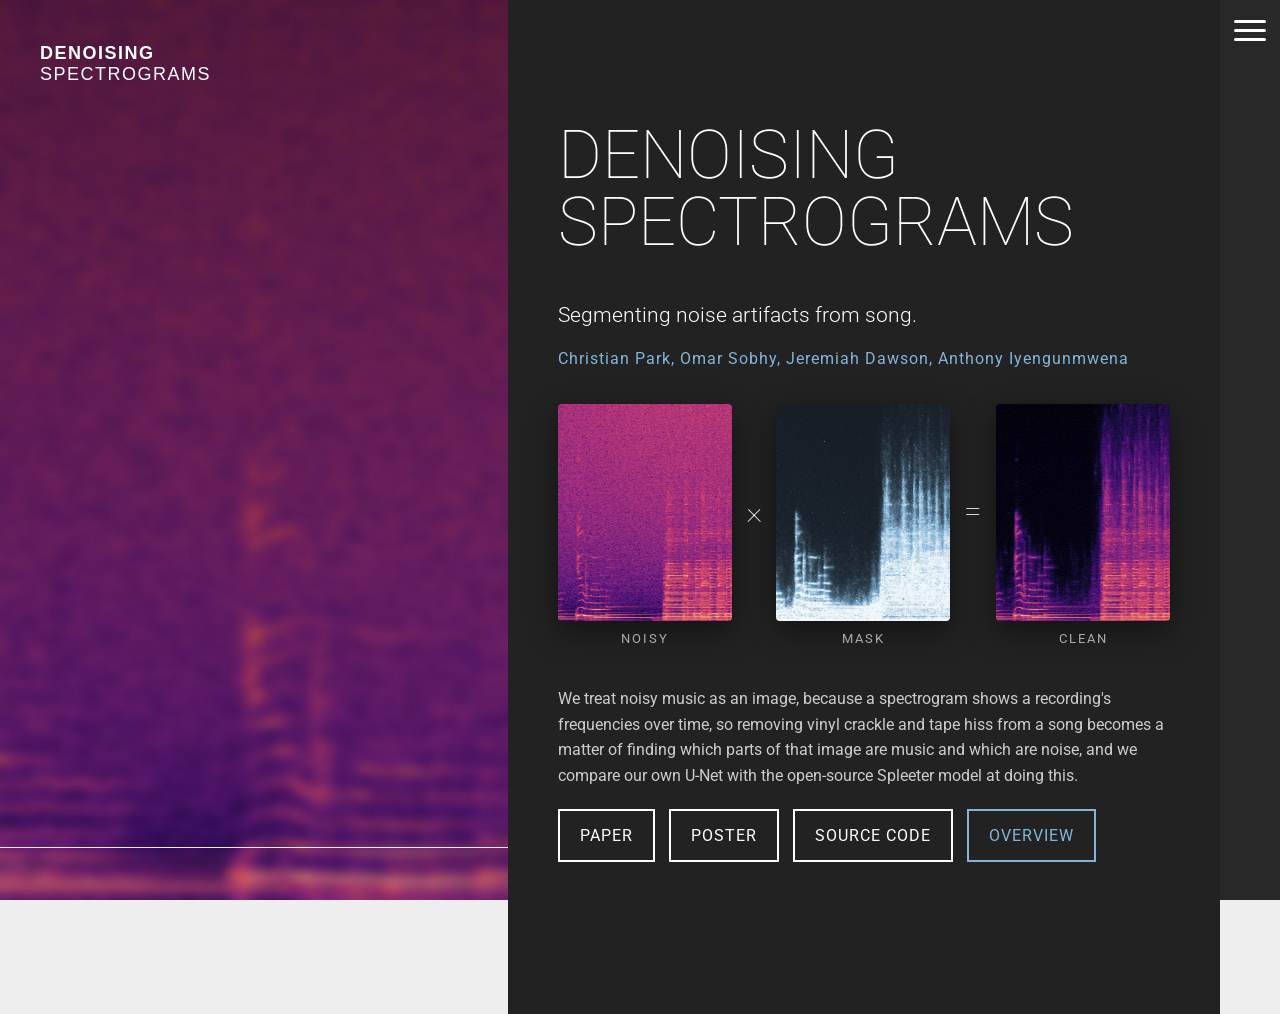
==== site/index.html @ e6dbef7a "trained both models, evaluation, figures" ====
<!DOCTYPE html>
<html lang="en-US">
   <head>
      <meta charset="UTF-8">
      <meta name="viewport" content="width=device-width, initial-scale=1.0" />
      <title>Home | Denoising Spectrograms</title>
      <link rel="stylesheet" href="css/components.css">
      <link rel="stylesheet" href="css/icons.css">
      <link rel="stylesheet" href="css/responsee.css">
      <link rel="stylesheet" href="owl-carousel/owl.carousel.css">
      <link rel="stylesheet" href="owl-carousel/owl.theme.css">
      <!-- CUSTOM STYLE -->
      <link rel="stylesheet" href="css/template-style.css">
      <link href='https://fonts.googleapis.com/css?family=Roboto:400,100,300,700&subset=latin,latin-ext' rel='stylesheet' type='text/css'>
      <script type="text/javascript" src="js/jquery-1.8.3.min.js"></script>
      <script type="text/javascript" src="js/jquery-ui.min.js"></script>
   </head>

   <body class="size-1280 slide-to-right">
      <a href="index.html"><img class="logo" src="img/logo.svg" alt="Denoising Spectrograms"></a>

      <nav class="slide-nav aside-nav">
        <ul>
           <li class="active-item"><a href="index.html">Home</a></li>
           <li><a href="overview.html">Overview</a></li>
        </ul>
      </nav>

      <div class="slide-content">
        <section id="right-content" class="s-12 m-10 l-8 xl-7 xxl-6 right">

              <div class="line">
                 <h1>Denoising Spectrograms</h1>
                 <p class="perex">Segmenting noise artifacts from song.</p>
                 <p class="team">Christian Park, Omar Sobhy, Jeremiah Dawson, Anthony Iyengunmwena</p>
                 <div class="equation">
                    <figure><img src="img/panel-noisy.jpg" alt="Noisy spectrogram"><figcaption>Noisy</figcaption></figure>
                    <span class="op">&times;</span>
                    <figure><img src="img/panel-mask.jpg" alt="Predicted music mask"><figcaption>Mask</figcaption></figure>
                    <span class="op">=</span>
                    <figure><img src="img/panel-clean.jpg" alt="Clean estimate"><figcaption>Clean</figcaption></figure>
                 </div>
                 <p>We treat noisy music as an image, because a spectrogram shows a recording's frequencies over time, so removing vinyl crackle and tape hiss from a song becomes a matter of finding which parts of that image are music and which are noise, and we compare our own U-Net with the open-source Spleeter model at doing this.</p>
                 <div class="home-buttons">
                    <!-- TODO: replace href="#" with the paper link -->
                    <a class="more-button" href="#" target="_blank">Paper</a>
                    <!-- TODO: replace href="#" with the poster PDF link -->
                    <a class="more-button" href="#" target="_blank">Poster</a>
                    <a class="more-button" href="https://github.com/chocomint-727/COMPS-26-Image-Segmentation" target="_blank">Source Code</a>
                    <a class="more-button blue-more-button" href="overview.html">Overview</a>
                 </div>
              </div>

        </section>
      </div>


      <!-- BACKGROUND CAROUSEL -->
           <div id="background-carousel">
              <div class="owl-carousel owl-theme">
                 <div class="item" style="background-image: url(img/bg-noisy.jpg)"></div>
                 <div class="item" style="background-image: url(img/bg-levels.jpg)"></div>
                 <div class="item" style="background-image: url(img/bg-clean.jpg)"></div>
              </div>
           </div>

      <script type="text/javascript" src="js/responsee.js"></script>
      <script type="text/javascript" src="owl-carousel/owl.carousel.js"></script>
      <script type="text/javascript">
        jQuery(document).ready(function($) {
          var owl = $('#background-carousel .owl-carousel');
          owl.owlCarousel({
            nav: false,
            dots: false,
            items: 1,
            loop: true,
            animateOut: 'fadeOut',
            autoplay: true,
            autoplayTimeout: 4000
          });
        })
      </script>
   </body>
</html>
---- site/css/components.css ----
/*
 * Components CSS - v7 - 2020-09-30
 * https://www.myresponsee.com
 * Copyright 2020, Vision Design - graphic zoo
 * Free to use under the MIT license.
 * 
 * Components CSS includes Tabs, Custom forms, Tooltips, Buttons, Timelines, Modals, Accordions
*/
/* Tabs */
.tab-item {
  background: none repeat scroll 0 0 #fff;
  display: none;
  padding: 1.25rem 0;
}
.tab-item.tab-active {
  display: block;
}
.tab-content > .tab-label {
  display: none;
}
.tab-nav > .tab-label {
  float:left;
}
a.tab-label, a.tab-label:link, a.tab-label:visited, a.tab-label:hover {
  background: none repeat scroll 0 0 #262626;
  color: #fff;
  margin-right: 1px;
  padding: 0.625rem 1.25rem;
  transition: background 0.20s linear 0s;
  -o-transition: background 0.20s linear 0s;
  -ms-transition: background 0.20s linear 0s;
  -moz-transition: background 0.20s linear 0s;
  -webkit-transition: background 0.20s linear 0s;
}
a.tab-label:hover,a.tab-label.active-btn {
  background: none repeat scroll 0 0 #999;
}
.tab-label.active-btn {
  cursor: default;
}
.tab-content {
  text-align: left;
}
@media screen and (max-width:768px) {    
  .tab-nav > .tab-label {
    margin: 0.5px 0;
    width: 100%;
  }
}
/* Custom forms */
form.customform input, form.customform select, form.customform textarea, form.customform button {
 font-size:0.9rem;
 font-family:inherit;
 margin-bottom:1.25rem;
} 
form.customform input, form.customform select {height: 2.7rem;}
form.customform input, form.customform textarea, form.customform select { 
 background: none repeat scroll 0 0 #F5F5F5;
 transition: background 0.20s linear 0s;
 -o-transition: background 0.20s linear 0s;
 -ms-transition: background 0.20s linear 0s;
 -moz-transition: background 0.20s linear 0s;
 -webkit-transition: background 0.20s linear 0s;
}
form.customform input:hover, form.customform textarea:hover, form.customform select:hover, form.customform input:focus, form.customform textarea:focus, form.customform select:focus {background: none repeat scroll 0 0 #fff;}
form.customform input, form.customform textarea, form.customform select {
 background: none repeat scroll 0 0 #F5F5F5;
 border: 1px solid #E0E0E0;
 padding: 0.625rem;
 width: 100%;
}
form.customform input[type="file"] {
 border: 1px solid #E0E0E0;
 height: auto;
 max-height: 2.7rem;
 min-height: 2.7rem;
 padding: 0.4rem;
 width: 100%;
}
form.customform input[type="radio"], form.customform input[type="checkbox"] {
 margin-right: 0.625rem;
 width:auto;
 padding:0;
 height:auto;
}
form.customform option {padding: 0.625rem;}
form.customform select[multiple="multiple"] {height: auto;}
form.customform button {
 width: 100%;
 background: none repeat scroll 0 0 #152732;
 border: 0 none;
 color: #fff;
 height: 2.7rem;
 padding: 0.625rem;
 cursor:pointer;
 width: 100%;
 transition: background 0.20s linear 0s;
 -o-transition: background 0.20s linear 0s;
 -ms-transition: background 0.20s linear 0s;
 -moz-transition: background 0.20s linear 0s;
 -webkit-transition: background 0.20s linear 0s;
}
/* Tooltip */
a.tooltip-container,.tooltip-container {
  border-bottom:1px dotted;
  border-bottom-color: color;
  cursor: help;
  font-weight: 600;
}
a .tooltip-content,.tooltip-content {
  background: #152732 none repeat scroll 0 0;
  color: #fff!important;
  border-radius: 3px;
  display: none;
  font-size: 0.8rem;
  font-weight: normal;
  line-height: 1.3rem;
  margin-top: -1.25rem;
  max-width: 300px;
  padding: 0.625rem;
  position: absolute;
  z-index: 10;
}
.tooltip-content::after {
  border-left: 9px solid transparent;
  border-right: 9px solid transparent;
  border-top: 7px solid #152732;
  bottom: -5px;
  clear: both;
  content: "";
  height: 0;
  left: 50%;
  margin-left: -5px;
  position: absolute;
  width: 0;
}
a.tooltip-content.tooltip-bottom,.tooltip-content.tooltip-bottom {
  margin-top: 1.25rem;
}
.tooltip-content.tooltip-bottom::after {
  border-left: 9px solid transparent;
  border-right: 9px solid transparent;
  border-top: 0;
  border-bottom: 7px solid #152732;
  top: -5px;
}
/* Buttons */
.button,a.button,a.button:link,a.button:active,a.button:visited {
  background: #777 none repeat scroll 0 0;
  border: 0;
  color: #fff;
  cursor: pointer;
  display: inline-block;
  font-size: 0.85rem;
  padding: 0.825rem 1rem;
  text-align: center;
  transition: all 0.20s linear 0s;
  -o-transition: all 0.20s linear 0s;
  -ms-transition: all 0.20s linear 0s;
  -moz-transition: all 0.20s linear 0s;
  -webkit-transition: all 0.20s linear 0s;
}
.button.rounded-btn {
  border-radius: 4px;
}
.button.rounded-full-btn {
  border-radius: 100px;
}
.button:hover {
  box-shadow: 0 0 10px 100px rgba(255,255,255,0.15) inset;
  color: #fff;
}
.button.secondary-btn,a.button.secondary-btn,a.button.secondary-btn:link,a.button.secondary-btn:active,a.button.secondary-btn:visited {
  background: #444 none repeat scroll 0 0;
}
.button.cancel-btn,a.button.cancel-btn,a.button.cancel-btn:link,a.button.cancel-btn:active,a.button.cancel-btn:visited {
  background: #dc003a none repeat scroll 0 0;
}
.button.submit-btn,a.button.submit-btn,a.button.submit-btn:link,a.button.submit-btn:active,a.button.submit-btn:visited {
  background: #b4bf04 none repeat scroll 0 0;
}
.button.reload-btn,a.button.reload-btn,a.button.reload-btn:link,a.button.reload-btn:active,a.button.reload-btn:visited {
  background: #ff9800 none repeat scroll 0 0;
}
.button.disabled-btn {
  cursor: not-allowed!important;
  opacity: 0.2;
}
.button i {
  background: rgba(0, 0, 0, 0.1) none repeat scroll 0 0;
  border-radius: 27px;
  color: #fff!important;
  display: inline-block;
  font-size: 0.8rem;
  height: 27px;
  line-height: 27px;
  margin-right: 5px;
  width: 27px;
  transition: all 0.20s linear 0s;
  -o-transition: all 0.20s linear 0s;
  -ms-transition: all 0.20s linear 0s;
  -moz-transition: all 0.20s linear 0s;
  -webkit-transition: all 0.20s linear 0s;
}
.button:hover > i {
  background: rgba(0, 0, 0, 0.06) none repeat scroll 0 0;
}
.grid .button {
  width: 100%;
}
/* Accordion */
.accordion-title { 
  font-size: 1.1rem;
  padding: 15px;
  cursor: pointer;
  transition: background 0.2s;
  margin: 5px 0;
  border-radius: 3px;
  font-size: 1.2rem;
  color: #152732;
  background: #eee;
}
.accordion-content {
  display: none;
  padding: 15px;
  border: 1px solid #eee;
}
.accordion-title::before {
  content: "\f005";
  font-family: "mfg";
  margin-right: 10px;
  font-size: 12px;
  width: 17px;
  height: 17px;
  line-height: 15px;
  text-align: center;
  border-radius: 17px;
  display: inline-block;
  color: #fff;
  position: relative;
  top: -1px;
  border: 2px solid #fff;
  transform: rotate(0deg);
  transition:all 0.2s ease-in-out;
  -moz-transition:all 0.2s ease-in-out;
  -webkit-transition:all 0.2s ease-in-out;
}
.active-accordion-section > .accordion-title::before {
  transform: rotate(180deg);
}
/* Modal */
.modal {
  display: none;
  margin-top: -100%;    
  background: #fff;
  padding: 20px;
  height: auto;
  position: absolute;
  z-index: 2;
  transition:all 0.3s ease-in-out;
  -moz-transition:all 0.3s ease-in-out;
  -webkit-transition:all 0.3s ease-in-out;
}
.modal.active-modal {
  margin-top: 0;
  width: 100%;
}
.modal-content {
  position: relative;
  width: 100%;
  max-width: 1140px;
  margin: 0 auto;
  clear: left;
  overflow-x: hidden;
  height: 100%;
  overflow-y: auto;
}
.modal-content::after {
  clear:both;
  content: ".";
  display:block;
  height:0;
  line-height:0;
  overflow:hidden;
  visibility:hidden;
}
.modal-wrap {
  background: rgba(0,0,0,0.6);
  position: fixed;
  top: 0;
  bottom: 0;
  left: 0;
  right: 0;
  padding: 20px;  
  z-index: 1000;
}
body.modal-active {
  overflow: hidden !important;
}
.modal-close-button, .modal-button  {
  cursor: pointer;
}
.modal-close {
  position: fixed;
  cursor: pointer;
  top: 0;
  bottom: 0;
  left: 0;
  right: 0;
  z-index: 1;
}
.modal-close-icon i {
  color: #ccc;
  font-size: 17px;
}
.modal-close-icon {
  position: absolute;
  right: 10px;
  top: 6px;
  cursor: pointer;
}
/* Timeline */
.timeline-container {
  width: 100%;
  margin: 0 auto;
  position: relative;
  padding: 20px 0;
}
.timeline-container::before {
  content: '';
  position: absolute;
  top: 0;
  left: 18px;
  height: 100%;
  width: 4px;
  background: #eeeeee;
}
@media only screen and (min-width: 1170px) {
  .timeline-container::before {
    left: 50%;
    margin-left: -2px;
  }
}
.timeline-block {
  position: relative;
  margin: 2rem 0;
  clear: both;
}
.timeline-block:after {
  clear:both;
  content: ".";
  display:block;
  height:0;
  line-height:0;
  overflow:hidden;
  visibility:hidden;
}
.timeline-block:first-child {
  margin-top: 0;
}
.timeline-block:last-child {
  margin-bottom: 0;
}
@media only screen and (min-width: 1170px) {
  .timeline-block {
    margin: 4em 0;
  }
  .timeline-block:first-child {
    margin-top: 0;
  }
  .timeline-block:last-child {
    margin-bottom: 0;
  }
}
.timeline-icon {
  background: #B4BF04;	
  position: absolute;
  top: 0;
  left: 0;
  width: 40px;
  height: 40px;
  border-radius: 50%;
  line-height: 40px;
  text-align: center;
}
.timeline-icon i {
  color: #fff;
  font-size: 1rem;
}
@media only screen and (min-width: 1141px) {
  .timeline-icon {
    width: 60px;
    height: 60px;
    left: 50%;
    margin-left: -30px;
    line-height: 60px;
  }
  .timeline-icon i {
    font-size: 2rem;
  }
}
.timeline-content {
  position: relative;
  margin-left: 60px;
  background: #f5f5f5;
  border-radius: 0.25rem;
  padding: 1em;
  text-align: left;
}
.timeline-content:after {
  content: "";
  display: table;
  clear: both;
}
.timeline-content .timeline-date {
  display: inline-block;
  float: left;
  font-size: 1.5rem;
  color: #333;
}
.timeline-content::before {
  content: '';
  position: absolute;
  top: 16px;
  right: 100%;
  height: 0;
  width: 0;
  border: 11px solid transparent;
  border-right: 11px solid #f5f5f5;
}
.timeline-icon img {
  top: 0px;
  min-height: 100%;
  min-width: 100%;
  width: auto;
}
.timeline-icon {
  overflow: hidden;
}
@media only screen and (min-width: 1141px) {
  .timeline-content {
    margin-left: 0;
    padding: 15px;
    width: 45%;
    text-align: right;
  }
  .timeline-content .timeline-date {
    position: absolute;
    width: 100%;
    left: 121%;
    top: 0;
    text-align: left;
  }
  .timeline-content::before {
    left: 100%;
    border-left: 11px solid #f5f5f5;
    border-right: 0;
  }
  .timeline-block:nth-child(even) .timeline-content {
    float: right;
    text-align: left;
  }
  .timeline-block:nth-child(even) .timeline-content::before {
    top: 24px;
    left: auto;
    right: 100%;
    border-color: transparent;   
    border-right: 11px solid #f5f5f5;
  }
  .timeline-block:nth-child(even) .timeline-content .timeline-date {
    left: auto;
    right: 121%;
    text-align: right;
  } 
}
---- site/css/icons.css ----
/* Icon font - MFG labs */
@font-face {
  font-family: 'mfg';
    src: url('../font/mfglabsiconset-webfont.eot');
    src: url('../font/mfglabsiconset-webfont.svg#mfg_labs_iconsetregular') format('svg'),
   		   url('../font/mfglabsiconset-webfont.eot?#iefix') format('embedded-opentype'),
         url('../font/mfglabsiconset-webfont.woff') format('woff'),
         url('../font/mfglabsiconset-webfont.ttf') format('truetype');
    font-weight: normal;
    font-style: normal;
}

.icon-cloud,
.icon-at,
.icon-plus,
.icon-minus,
.icon-arrow_up,
.icon-arrow_down,
.icon-arrow_right,
.icon-arrow_left,
.icon-chevron_down,
.icon-chevron_up,
.icon-chevron_right,
.icon-chevron_left,
.icon-reorder,
.icon-list,
.icon-reorder_square,
.icon-reorder_square_line,
.icon-coverflow,
.icon-coverflow_line,
.icon-pause,
.icon-play,
.icon-step_forward,
.icon-step_backward,
.icon-fast_forward,
.icon-fast_backward,
.icon-cloud_upload,
.icon-cloud_download,
.icon-data_science,
.icon-data_science_black,
.icon-globe,
.icon-globe_black,
.icon-math_ico,
.icon-math,
.icon-math_black,
.icon-paperplane_ico,
.icon-paperplane,
.icon-paperplane_black,
.icon-color_balance,
.icon-star,
.icon-star_half,
.icon-star_empty,
.icon-star_half_empty,
.icon-reload,
.icon-heart,
.icon-heart_broken,
.icon-hashtag,
.icon-reply,
.icon-retweet,
.icon-signin,
.icon-signout,
.icon-download,
.icon-upload,
.icon-placepin,
.icon-display_screen,
.icon-tablet,
.icon-smartphone,
.icon-connected_object,
.icon-lock,
.icon-unlock,
.icon-camera,
.icon-isight,
.icon-video_camera,
.icon-random,
.icon-message,
.icon-discussion,
.icon-calendar,
.icon-ringbell,
.icon-movie,
.icon-mail,
.icon-pen,
.icon-settings,
.icon-measure,
.icon-vector,
.icon-vector_pen,
.icon-mute_on,
.icon-mute_off,
.icon-home,
.icon-sheet,
.icon-arrow_big_right,
.icon-arrow_big_left,
.icon-arrow_big_down,
.icon-arrow_big_up,
.icon-dribbble_circle,
.icon-dribbble,
.icon-facebook_circle,
.icon-facebook,
.icon-git_circle_alt,
.icon-git_circle,
.icon-git,
.icon-octopus,
.icon-twitter_circle,
.icon-twitter,
.icon-google_plus_circle,
.icon-google_plus,
.icon-linked_in_circle,
.icon-linked_in,
.icon-instagram,
.icon-instagram_circle,
.icon-mfg_icon,
.icon-xing,
.icon-xing_circle,
.icon-mfg_icon_circle,
.icon-user,
.icon-user_male,
.icon-user_female,
.icon-users,
.icon-file_open,
.icon-file_close,
.icon-file_alt,
.icon-file_close_alt,
.icon-attachment,
.icon-check,
.icon-cross_mark,
.icon-cancel_circle,
.icon-check_circle,
.icon-magnifying,
.icon-inbox,
.icon-clock,
.icon-stopwatch,
.icon-hourglass,
.icon-trophy,
.icon-unlock_alt,
.icon-lock_alt,
.icon-arrow_doubled_right,
.icon-arrow_doubled_left,
.icon-arrow_doubled_down,
.icon-arrow_doubled_up,
.icon-link,
.icon-warning,
.icon-warning_alt,
.icon-magnifying_plus,
.icon-magnifying_minus,
.icon-white_question,
.icon-black_question,
.icon-stop,
.icon-share,
.icon-eye,
.icon-trash_can,
.icon-hard_drive,
.icon-information_black,
.icon-information_white,
.icon-printer,
.icon-letter,
.icon-soundcloud,
.icon-soundcloud_circle,
.icon-anchor,
.icon-female_sign,
.icon-male_sign,
.icon-joystick,
.icon-high_voltage,
.icon-fire,
.icon-newspaper,
.icon-chart,
.icon-spread,
.icon-spinner_1,
.icon-spinner_2,
.icon-chart_alt,
.icon-label,
.icon-brush,
.icon-refresh,
.icon-node,
.icon-node_2,
.icon-node_3,
.icon-link_2_nodes,
.icon-link_3_nodes,
.icon-link_loop_nodes,
.icon-node_size,
.icon-node_color,
.icon-layout_directed,
.icon-layout_radial,
.icon-layout_hierarchical,
.icon-node_link_direction,
.icon-node_link_short_path,
.icon-node_cluster,
.icon-display_graph,
.icon-node_link_weight,
.icon-more_node_links,
.icon-node_shape,
.icon-node_icon,
.icon-node_text,
.icon-node_link_text,
.icon-node_link_color,
.icon-node_link_shape,
.icon-credit_card,
.icon-disconnect,
.icon-graph,
.icon-new_user {
  font-family: 'mfg';
  font-style: normal;
  font-variant: normal;
  font-weight: normal;
  color:#e3e3e3;
  speak: none; 
  text-transform: none;
  /* Better Font Rendering =========== */
  -webkit-font-smoothing: antialiased;
  -moz-osx-font-smoothing: grayscale;
}
.icon2x {font-size: 2rem;}
.icon3x {font-size: 3rem;}

.icon-cloud:before { content: "\2601"; }
.icon-at:before { content: "\0040"; }
.icon-plus:before { content: "\002B"; }
.icon-minus:before { content: "\2212"; }
.icon-arrow_up:before { content: "\2191"; }
.icon-arrow_down:before { content: "\2193"; }
.icon-arrow_right:before { content: "\2192"; }
.icon-arrow_left:before { content: "\2190"; }
.icon-chevron_down:before { content: "\f004"; }
.icon-chevron_up:before { content: "\f005"; }
.icon-chevron_right:before { content: "\f006"; }
.icon-chevron_left:before { content: "\f007"; }
.icon-reorder:before { content: "\f008"; }
.icon-list:before { content: "\f009"; }
.icon-reorder_square:before { content: "\f00a"; }
.icon-reorder_square_line:before { content: "\f00b"; }
.icon-coverflow:before { content: "\f00c"; }
.icon-coverflow_line:before { content: "\f00d"; }
.icon-pause:before { content: "\f00e"; }
.icon-play:before { content: "\f00f"; }
.icon-step_forward:before { content: "\f010"; }
.icon-step_backward:before { content: "\f011"; }
.icon-fast_forward:before { content: "\f012"; }
.icon-fast_backward:before { content: "\f013"; }
.icon-cloud_upload:before { content: "\f014"; }
.icon-cloud_download:before { content: "\f015"; }
.icon-data_science:before { content: "\f016"; }
.icon-data_science_black:before { content: "\f017"; }
.icon-globe:before { content: "\f018"; }
.icon-globe_black:before { content: "\f019"; }
.icon-math_ico:before { content: "\f01a"; }
.icon-math:before { content: "\f01b"; }
.icon-math_black:before { content: "\f01c"; }
.icon-paperplane_ico:before { content: "\f01d"; }
.icon-paperplane:before { content: "\f01e"; }
.icon-paperplane_black:before { content: "\f01f"; }
.icon-color_balance:before { content: "\f020"; }
.icon-star:before { content: "\2605"; }
.icon-star_half:before { content: "\f022"; }
.icon-star_empty:before { content: "\2606"; }
.icon-star_half_empty:before { content: "\f024"; }
.icon-reload:before { content: "\f025"; }
.icon-heart:before { content: "\2665"; }
.icon-heart_broken:before { content: "\f028"; }
.icon-hashtag:before { content: "\f029"; }
.icon-reply:before { content: "\f02a"; }
.icon-retweet:before { content: "\f02b"; }
.icon-signin:before { content: "\f02c"; }
.icon-signout:before { content: "\f02d"; }
.icon-download:before { content: "\f02e"; }
.icon-upload:before { content: "\f02f"; }
.icon-placepin:before { content: "\f031"; }
.icon-display_screen:before { content: "\f032"; }
.icon-tablet:before { content: "\f033"; }
.icon-smartphone:before { content: "\f034"; }
.icon-connected_object:before { content: "\f035"; }
.icon-lock:before { content: "\F512"; }
.icon-unlock:before { content: "\F513"; }
.icon-camera:before { content: "\F4F7"; }
.icon-isight:before { content: "\f039"; }
.icon-video_camera:before { content: "\f03a"; }
.icon-random:before { content: "\f03b"; }
.icon-message:before { content: "\F4AC"; }
.icon-discussion:before { content: "\f03d"; }
.icon-calendar:before { content: "\F4C5"; }
.icon-ringbell:before { content: "\f03f"; }
.icon-movie:before { content: "\f040"; }
.icon-mail:before { content: "\2709"; }
.icon-pen:before { content: "\270F"; }
.icon-settings:before { content: "\9881"; }
.icon-measure:before { content: "\f044"; }
.icon-vector:before { content: "\f045"; }
.icon-vector_pen:before { content: "\2712"; }
.icon-mute_on:before { content: "\f047"; }
.icon-mute_off:before { content: "\f048"; }
.icon-home:before { content: "\2302"; }
.icon-sheet:before { content: "\f04a"; }
.icon-arrow_big_right:before { content: "\21C9"; }
.icon-arrow_big_left:before { content: "\21C7"; }
.icon-arrow_big_down:before { content: "\21CA"; }
.icon-arrow_big_up:before { content: "\21C8"; }
.icon-dribbble_circle:before { content: "\f04f"; }
.icon-dribbble:before { content: "\f050"; }
.icon-facebook_circle:before { content: "\f051"; }
.icon-facebook:before { content: "\f052"; }
.icon-git_circle_alt:before { content: "\f053"; }
.icon-git_circle:before { content: "\f054"; }
.icon-git:before { content: "\f055"; }
.icon-octopus:before { content: "\f056"; }
.icon-twitter_circle:before { content: "\f057"; }
.icon-twitter:before { content: "\f058"; }
.icon-google_plus_circle:before { content: "\f059"; }
.icon-google_plus:before { content: "\f05a"; }
.icon-linked_in_circle:before { content: "\f05b"; }
.icon-linked_in:before { content: "\f05c"; }
.icon-instagram:before { content: "\f05d"; }
.icon-instagram_circle:before { content: "\f05e"; }
.icon-mfg_icon:before { content: "\f05f"; }
.icon-xing:before { content: "\F532"; }
.icon-xing_circle:before { content: "\F533"; }
.icon-mfg_icon_circle:before { content: "\f060"; }
.icon-user:before { content: "\f061"; }
.icon-user_male:before { content: "\f062"; }
.icon-user_female:before { content: "\f063"; }
.icon-users:before { content: "\f064"; }
.icon-file_open:before { content: "\F4C2"; }
.icon-file_close:before { content: "\f067"; }
.icon-file_alt:before { content: "\f068"; }
.icon-file_close_alt:before { content: "\f069"; }
.icon-attachment:before { content: "\f06a"; }
.icon-check:before { content: "\2713"; }
.icon-cross_mark:before { content: "\274C"; }
.icon-cancel_circle:before { content: "\F06E"; }
.icon-check_circle:before { content: "\f06d"; }
.icon-magnifying:before { content: "\F50D"; }
.icon-inbox:before { content: "\f070"; }
.icon-clock:before { content: "\23F2"; }
.icon-stopwatch:before { content: "\23F1"; }
.icon-hourglass:before { content: "\231B"; }
.icon-trophy:before { content: "\f074"; }
.icon-unlock_alt:before { content: "\F075"; }
.icon-lock_alt:before { content: "\F510"; }
.icon-arrow_doubled_right:before { content: "\21D2"; }
.icon-arrow_doubled_left:before { content: "\21D0"; }
.icon-arrow_doubled_down:before { content: "\21D3"; }
.icon-arrow_doubled_up:before { content: "\21D1"; }
.icon-link:before { content: "\f07B"; }
.icon-warning:before { content: "\2757"; }
.icon-warning_alt:before { content: "\2755"; }
.icon-magnifying_plus:before { content: "\f07E"; }
.icon-magnifying_minus:before { content: "\f07F"; }
.icon-white_question:before { content: "\2754"; }
.icon-black_question:before { content: "\2753"; }
.icon-stop:before { content: "\f080"; }
.icon-share:before { content: "\f081"; }
.icon-eye:before { content: "\f082"; }
.icon-trash_can:before { content: "\f083"; }
.icon-hard_drive:before { content: "\f084"; }
.icon-information_black:before { content: "\f085"; }
.icon-information_white:before { content: "\f086"; }
.icon-printer:before { content: "\f087"; }
.icon-letter:before { content: "\f088"; }
.icon-soundcloud:before { content: "\f089"; }
.icon-soundcloud_circle:before { content: "\f08A"; }
.icon-anchor:before { content: "\2693"; }
.icon-female_sign:before { content: "\2640"; }
.icon-male_sign:before { content: "\2642"; }
.icon-joystick:before { content: "\F514"; }
.icon-high_voltage:before { content: "\26A1"; }
.icon-fire:before { content: "\F525"; }
.icon-newspaper:before { content: "\F4F0"; }
.icon-chart:before { content: "\F526"; }
.icon-spread:before { content: "\F527"; }
.icon-spinner_1:before { content: "\F528"; }
.icon-spinner_2:before { content: "\F529"; }
.icon-chart_alt:before { content: "\F530"; }
.icon-label:before { content: "\F531"; }
.icon-brush:before { content: "\E000"; }
.icon-refresh:before { content: "\E001"; }
.icon-node:before { content: "\E002"; }
.icon-node_2:before { content: "\E003"; }
.icon-node_3:before { content: "\E004"; }
.icon-link_2_nodes:before { content: "\E005"; }
.icon-link_3_nodes:before { content: "\E006"; }
.icon-link_loop_nodes:before { content: "\E007"; }
.icon-node_size:before { content: "\E008"; }
.icon-node_color:before { content: "\E009"; }
.icon-layout_directed:before { content: "\E010"; }
.icon-layout_radial:before { content: "\E011"; }
.icon-layout_hierarchical:before { content: "\E012"; }
.icon-node_link_direction:before { content: "\E013"; }
.icon-node_link_short_path:before { content: "\E014"; }
.icon-node_cluster:before { content: "\E015"; }
.icon-display_graph:before { content: "\E016"; }
.icon-node_link_weight:before { content: "\E017"; }
.icon-more_node_links:before { content: "\E018"; }
.icon-node_shape:before { content: "\E00A"; }
.icon-node_icon:before { content: "\E00B"; }
.icon-node_text:before { content: "\E00C"; }
.icon-node_link_text:before { content: "\E00D"; }
.icon-node_link_color:before { content: "\E00E"; }
.icon-node_link_shape:before { content: "\E00F"; }
.icon-credit_card:before { content: "\F4B3"; }
.icon-disconnect:before { content: "\F534"; }
.icon-graph:before { content: "\F535"; }
.icon-new_user:before { content: "\F536"; }


/* Icon font - Simple Line Icons */
@font-face {
  font-family: 'sli';
  src: url('../font/Simple-Line-Icons.eot?v=2.2.2');
  src: url('../font/Simple-Line-Icons.eot?v=2.2.2#iefix') format('embedded-opentype'), url('../font/Simple-Line-Icons.ttf?v=2.2.2') format('truetype'), url('../font/Simple-Line-Icons.woff2?v=2.2.2') format('woff2'), url('../font/Simple-Line-Icons.woff?v=2.2.2') format('woff'), url('../font/Simple-Line-Icons.svg?v=2.2.2#simple-line-icons') format('svg');
  font-weight: normal;
  font-style: normal;
}

.icon-sli-user,
.icon-sli-people,
.icon-sli-user-female,
.icon-sli-user-follow,
.icon-sli-user-following,
.icon-sli-user-unfollow,
.icon-sli-login,
.icon-sli-logout,
.icon-sli-emotsmile,
.icon-sli-phone,
.icon-sli-call-end,
.icon-sli-call-in,
.icon-sli-call-out,
.icon-sli-map,
.icon-sli-location-pin,
.icon-sli-direction,
.icon-sli-directions,
.icon-sli-compass,
.icon-sli-layers,
.icon-sli-menu,
.icon-sli-list,
.icon-sli-options-vertical,
.icon-sli-options,
.icon-sli-arrow-down,
.icon-sli-arrow-left,
.icon-sli-arrow-right,
.icon-sli-arrow-up,
.icon-sli-arrow-up-circle,
.icon-sli-arrow-left-circle,
.icon-sli-arrow-right-circle,
.icon-sli-arrow-down-circle,
.icon-sli-check,
.icon-sli-clock,
.icon-sli-plus,
.icon-sli-minus,
.icon-sli-close,
.icon-sli-organization,
.icon-sli-trophy,
.icon-sli-screen-smartphone,
.icon-sli-screen-desktop,
.icon-sli-plane,
.icon-sli-notebook,
.icon-sli-mustache,
.icon-sli-mouse,
.icon-sli-magnet,
.icon-sli-energy,
.icon-sli-disc,
.icon-sli-cursor,
.icon-sli-cursor-move,
.icon-sli-crop,
.icon-sli-chemistry,
.icon-sli-speedometer,
.icon-sli-shield,
.icon-sli-screen-tablet,
.icon-sli-magic-wand,
.icon-sli-hourglass,
.icon-sli-graduation,
.icon-sli-ghost,
.icon-sli-game-controller,
.icon-sli-fire,
.icon-sli-eyeglass,
.icon-sli-envelope-open,
.icon-sli-envelope-letter,
.icon-sli-bell,
.icon-sli-badge,
.icon-sli-anchor,
.icon-sli-wallet,
.icon-sli-vector,
.icon-sli-speech,
.icon-sli-puzzle,
.icon-sli-printer,
.icon-sli-present,
.icon-sli-playlist,
.icon-sli-pin,
.icon-sli-picture,
.icon-sli-handbag,
.icon-sli-globe-alt,
.icon-sli-globe,
.icon-sli-folder-alt,
.icon-sli-folder,
.icon-sli-film,
.icon-sli-feed,
.icon-sli-drop,
.icon-sli-drawer,
.icon-sli-docs,
.icon-sli-doc,
.icon-sli-diamond,
.icon-sli-cup,
.icon-sli-calculator,
.icon-sli-bubbles,
.icon-sli-briefcase,
.icon-sli-book-open,
.icon-sli-basket-loaded,
.icon-sli-basket,
.icon-sli-bag,
.icon-sli-action-undo,
.icon-sli-action-redo,
.icon-sli-wrench,
.icon-sli-umbrella,
.icon-sli-trash,
.icon-sli-tag,
.icon-sli-support,
.icon-sli-frame,
.icon-sli-size-fullscreen,
.icon-sli-size-actual,
.icon-sli-shuffle,
.icon-sli-share-alt,
.icon-sli-share,
.icon-sli-rocket,
.icon-sli-question,
.icon-sli-pie-chart,
.icon-sli-pencil,
.icon-sli-note,
.icon-sli-loop,
.icon-sli-home,
.icon-sli-grid,
.icon-sli-graph,
.icon-sli-microphone,
.icon-sli-music-tone-alt,
.icon-sli-music-tone,
.icon-sli-earphones-alt,
.icon-sli-earphones,
.icon-sli-equalizer,
.icon-sli-like,
.icon-sli-dislike,
.icon-sli-control-start,
.icon-sli-control-rewind,
.icon-sli-control-play,
.icon-sli-control-pause,
.icon-sli-control-forward,
.icon-sli-control-end,
.icon-sli-volume-1,
.icon-sli-volume-2,
.icon-sli-volume-off,
.icon-sli-calendar,
.icon-sli-bulb,
.icon-sli-chart,
.icon-sli-ban,
.icon-sli-bubble,
.icon-sli-camrecorder,
.icon-sli-camera,
.icon-sli-cloud-download,
.icon-sli-cloud-upload,
.icon-sli-envelope,
.icon-sli-eye,
.icon-sli-flag,
.icon-sli-heart,
.icon-sli-info,
.icon-sli-key,
.icon-sli-link,
.icon-sli-lock,
.icon-sli-lock-open,
.icon-sli-magnifier,
.icon-sli-magnifier-add,
.icon-sli-magnifier-remove,
.icon-sli-paper-clip,
.icon-sli-paper-plane,
.icon-sli-power,
.icon-sli-refresh,
.icon-sli-reload,
.icon-sli-settings,
.icon-sli-star,
.icon-sli-symbol-female,
.icon-sli-symbol-male,
.icon-sli-target,
.icon-sli-credit-card,
.icon-sli-paypal,
.icon-sli-social-tumblr,
.icon-sli-social-twitter,
.icon-sli-social-facebook,
.icon-sli-social-instagram,
.icon-sli-social-linkedin,
.icon-sli-social-pinterest,
.icon-sli-social-github,
.icon-sli-social-google,
.icon-sli-social-reddit,
.icon-sli-social-skype,
.icon-sli-social-dribbble,
.icon-sli-social-behance,
.icon-sli-social-foursqare,
.icon-sli-social-soundcloud,
.icon-sli-social-spotify,
.icon-sli-social-stumbleupon,
.icon-sli-social-youtube,
.icon-sli-social-dropbox {
  font-family: 'sli';
  font-style: normal;  
  font-variant: normal;
  font-weight: normal;
  color:#e3e3e3;
  speak: none;
  text-transform: none;
  /* Better Font Rendering =========== */
  -webkit-font-smoothing: antialiased;
  -moz-osx-font-smoothing: grayscale;
}
.icon-sli-user:before { content: "\e005"; }
.icon-sli-people:before { content: "\e001"; }
.icon-sli-user-female:before { content: "\e000"; }
.icon-sli-user-follow:before { content: "\e002"; }
.icon-sli-user-following:before { content: "\e003"; }
.icon-sli-user-unfollow:before { content: "\e004"; }
.icon-sli-login:before { content: "\e066"; }
.icon-sli-logout:before { content: "\e065"; }
.icon-sli-emotsmile:before { content: "\e021"; }
.icon-sli-phone:before { content: "\e600"; }
.icon-sli-call-end:before { content: "\e048"; }
.icon-sli-call-in:before { content: "\e047"; }
.icon-sli-call-out:before { content: "\e046"; }
.icon-sli-map:before { content: "\e033"; }
.icon-sli-location-pin:before { content: "\e096"; }
.icon-sli-direction:before { content: "\e042"; }
.icon-sli-directions:before { content: "\e041"; }
.icon-sli-compass:before { content: "\e045"; }
.icon-sli-layers:before { content: "\e034"; }
.icon-sli-menu:before { content: "\e601"; }
.icon-sli-list:before { content: "\e067"; }
.icon-sli-options-vertical:before { content: "\e602"; }
.icon-sli-options:before { content: "\e603"; }
.icon-sli-arrow-down:before { content: "\e604"; }
.icon-sli-arrow-left:before { content: "\e605"; }
.icon-sli-arrow-right:before { content: "\e606"; }
.icon-sli-arrow-up:before { content: "\e607"; }
.icon-sli-arrow-up-circle:before { content: "\e078"; }
.icon-sli-arrow-left-circle:before { content: "\e07a"; }
.icon-sli-arrow-right-circle:before { content: "\e079"; }
.icon-sli-arrow-down-circle:before { content: "\e07b"; }
.icon-sli-check:before { content: "\e080"; }
.icon-sli-clock:before { content: "\e081"; }
.icon-sli-plus:before { content: "\e095"; }
.icon-sli-minus:before { content: "\e615"; }
.icon-sli-close:before { content: "\e082"; }
.icon-sli-organization:before { content: "\e616"; }

.icon-sli-trophy:before { content: "\e006"; }
.icon-sli-screen-smartphone:before { content: "\e010"; }
.icon-sli-screen-desktop:before { content: "\e011"; }
.icon-sli-plane:before { content: "\e012"; }
.icon-sli-notebook:before { content: "\e013"; }
.icon-sli-mustache:before { content: "\e014"; }
.icon-sli-mouse:before { content: "\e015"; }
.icon-sli-magnet:before { content: "\e016"; }
.icon-sli-energy:before { content: "\e020"; }
.icon-sli-disc:before { content: "\e022"; }
.icon-sli-cursor:before { content: "\e06e"; }
.icon-sli-cursor-move:before { content: "\e023"; }
.icon-sli-crop:before { content: "\e024"; }
.icon-sli-chemistry:before { content: "\e026"; }
.icon-sli-speedometer:before { content: "\e007"; }
.icon-sli-shield:before { content: "\e00e"; }
.icon-sli-screen-tablet:before { content: "\e00f"; }
.icon-sli-magic-wand:before { content: "\e017"; }
.icon-sli-hourglass:before { content: "\e018"; }
.icon-sli-graduation:before { content: "\e019"; }
.icon-sli-ghost:before { content: "\e01a"; }
.icon-sli-game-controller:before { content: "\e01b"; }
.icon-sli-fire:before { content: "\e01c"; }
.icon-sli-eyeglass:before { content: "\e01d"; }
.icon-sli-envelope-open:before { content: "\e01e"; }
.icon-sli-envelope-letter:before { content: "\e01f"; }
.icon-sli-bell:before { content: "\e027"; }
.icon-sli-badge:before { content: "\e028"; }
.icon-sli-anchor:before { content: "\e029"; }
.icon-sli-wallet:before { content: "\e02a"; }
.icon-sli-vector:before { content: "\e02b"; }
.icon-sli-speech:before { content: "\e02c"; }
.icon-sli-puzzle:before { content: "\e02d"; }
.icon-sli-printer:before { content: "\e02e"; }
.icon-sli-present:before { content: "\e02f"; }
.icon-sli-playlist:before { content: "\e030"; }
.icon-sli-pin:before { content: "\e031"; }
.icon-sli-picture:before { content: "\e032"; }
.icon-sli-handbag:before { content: "\e035"; }
.icon-sli-globe-alt:before { content: "\e036"; }
.icon-sli-globe:before { content: "\e037"; }
.icon-sli-folder-alt:before { content: "\e039"; }
.icon-sli-folder:before { content: "\e089"; }
.icon-sli-film:before { content: "\e03a"; }
.icon-sli-feed:before { content: "\e03b"; }
.icon-sli-drop:before { content: "\e03e"; }
.icon-sli-drawer:before { content: "\e03f"; }
.icon-sli-docs:before { content: "\e040"; }
.icon-sli-doc:before { content: "\e085"; }
.icon-sli-diamond:before { content: "\e043"; }
.icon-sli-cup:before { content: "\e044"; }
.icon-sli-calculator:before { content: "\e049"; }
.icon-sli-bubbles:before { content: "\e04a"; }
.icon-sli-briefcase:before { content: "\e04b"; }
.icon-sli-book-open:before { content: "\e04c"; }
.icon-sli-basket-loaded:before { content: "\e04d"; }
.icon-sli-basket:before { content: "\e04e"; }
.icon-sli-bag:before { content: "\e04f"; }
.icon-sli-action-undo:before { content: "\e050"; }
.icon-sli-action-redo:before { content: "\e051"; }
.icon-sli-wrench:before { content: "\e052"; }
.icon-sli-umbrella:before { content: "\e053"; }
.icon-sli-trash:before { content: "\e054"; }
.icon-sli-tag:before { content: "\e055"; }
.icon-sli-support:before { content: "\e056"; }
.icon-sli-frame:before { content: "\e038"; }
.icon-sli-size-fullscreen:before { content: "\e057"; }
.icon-sli-size-actual:before { content: "\e058"; }
.icon-sli-shuffle:before { content: "\e059"; }
.icon-sli-share-alt:before { content: "\e05a"; }
.icon-sli-share:before { content: "\e05b"; }
.icon-sli-rocket:before { content: "\e05c"; }
.icon-sli-question:before { content: "\e05d"; }
.icon-sli-pie-chart:before { content: "\e05e"; }
.icon-sli-pencil:before { content: "\e05f"; }
.icon-sli-note:before { content: "\e060"; }
.icon-sli-loop:before { content: "\e064"; }
.icon-sli-home:before { content: "\e069"; }
.icon-sli-grid:before { content: "\e06a"; }
.icon-sli-graph:before { content: "\e06b"; }
.icon-sli-microphone:before { content: "\e063"; }
.icon-sli-music-tone-alt:before { content: "\e061"; }
.icon-sli-music-tone:before { content: "\e062"; }
.icon-sli-earphones-alt:before { content: "\e03c"; }
.icon-sli-earphones:before { content: "\e03d"; }
.icon-sli-equalizer:before { content: "\e06c"; }
.icon-sli-like:before { content: "\e068"; }
.icon-sli-dislike:before { content: "\e06d"; }
.icon-sli-control-start:before { content: "\e06f"; }
.icon-sli-control-rewind:before { content: "\e070"; }
.icon-sli-control-play:before { content: "\e071"; }
.icon-sli-control-pause:before { content: "\e072"; }
.icon-sli-control-forward:before { content: "\e073"; }
.icon-sli-control-end:before { content: "\e074"; }
.icon-sli-volume-1:before { content: "\e09f"; }
.icon-sli-volume-2:before { content: "\e0a0"; }
.icon-sli-volume-off:before { content: "\e0a1"; }
.icon-sli-calendar:before { content: "\e075"; }
.icon-sli-bulb:before { content: "\e076"; }
.icon-sli-chart:before { content: "\e077"; }
.icon-sli-ban:before { content: "\e07c"; }
.icon-sli-bubble:before { content: "\e07d"; }
.icon-sli-camrecorder:before { content: "\e07e"; }
.icon-sli-camera:before { content: "\e07f"; }
.icon-sli-cloud-download:before { content: "\e083"; }
.icon-sli-cloud-upload:before { content: "\e084"; }
.icon-sli-envelope:before { content: "\e086"; }
.icon-sli-eye:before { content: "\e087"; }
.icon-sli-flag:before { content: "\e088"; }
.icon-sli-heart:before { content: "\e08a"; }
.icon-sli-info:before { content: "\e08b"; }
.icon-sli-key:before { content: "\e08c"; }
.icon-sli-link:before { content: "\e08d"; }
.icon-sli-lock:before { content: "\e08e"; }
.icon-sli-lock-open:before { content: "\e08f"; }
.icon-sli-magnifier:before { content: "\e090"; }
.icon-sli-magnifier-add:before { content: "\e091"; }
.icon-sli-magnifier-remove:before { content: "\e092"; }
.icon-sli-paper-clip:before { content: "\e093"; }
.icon-sli-paper-plane:before { content: "\e094"; }
.icon-sli-power:before { content: "\e097"; }
.icon-sli-refresh:before { content: "\e098"; }
.icon-sli-reload:before { content: "\e099"; }
.icon-sli-settings:before { content: "\e09a"; }
.icon-sli-star:before { content: "\e09b"; }
.icon-sli-symbol-female:before { content: "\e09c"; }
.icon-sli-symbol-male:before { content: "\e09d"; }
.icon-sli-target:before { content: "\e09e"; }
.icon-sli-credit-card:before { content: "\e025"; }
.icon-sli-paypal:before { content: "\e608"; }
.icon-sli-social-tumblr:before { content: "\e00a"; }
.icon-sli-social-twitter:before { content: "\e009"; }
.icon-sli-social-facebook:before { content: "\e00b"; }
.icon-sli-social-instagram:before { content: "\e609"; }
.icon-sli-social-linkedin:before { content: "\e60a"; }
.icon-sli-social-pinterest:before { content: "\e60b"; }
.icon-sli-social-github:before { content: "\e60c"; }
.icon-sli-social-google:before { content: "\e60d"; }
.icon-sli-social-reddit:before { content: "\e60e"; }
.icon-sli-social-skype:before { content: "\e60f"; }
.icon-sli-social-dribbble:before { content: "\e00d"; }
.icon-sli-social-behance:before { content: "\e610"; }
.icon-sli-social-foursqare:before { content: "\e611"; }
.icon-sli-social-soundcloud:before { content: "\e612"; }
.icon-sli-social-spotify:before { content: "\e613"; }
.icon-sli-social-stumbleupon:before { content: "\e614"; }
.icon-sli-social-youtube:before { content: "\e008"; }
.icon-sli-social-dropbox:before { content: "\e00c"; }
---- site/css/responsee.css ----
/*
 * Responsee CSS - v7 - 2020-09-30
 * https://www.myresponsee.com
 * Copyright 2020, Vision Design - graphic zoo
 * Free to use under the MIT license.
*/
* {  
  -webkit-box-sizing:border-box;
  -moz-box-sizing:border-box;
  box-sizing:border-box;
  margin:0;	
}
body {
  background:none repeat scroll 0 0 #eeeeee;
  font-size:16px;
  font-family:"Open Sans",Arial,sans-serif;
  color:#444;
}
h1,h2,h3,h4,h5,h6 {
  color:#152732;
  font-weight: normal;
  line-height: 1.3;
  margin:0.5rem 0;  
}
h1 {font-size:2.7rem;}
h2 {font-size:2.2rem;}  
h3 {font-size:1.8rem;}  
h4 {font-size:1.4rem;}  
h5 {font-size:1.1rem;}  
h6 {font-size:0.9rem;}    
a, a:link, a:visited, a:hover, a:active {
  text-decoration:none;
  color:#9BB800;
  transition:color 0.20s linear 0s;
  -o-transition:color 0.20s linear 0s;
  -ms-transition:color 0.20s linear 0s;
  -moz-transition:color 0.20s linear 0s;
  -webkit-transition:color 0.20s linear 0s;
}  
a:hover {color:#B6C900;}
p,li,dl,blockquote,table,kbd {
  font-size: 0.85rem;
  line-height: 1.6;
}
b,strong {font-weight:700;}
.text-center {text-align:center!important;}
.text-right {text-align:right!important;}
img {
  border:0;
  display:block;
  height:auto;
  max-width:100%;
  width:auto;
}
.owl-item img, .full-img {
  max-width:none;
  width:100%;
}
.owl-nav div {font-family:"mfg";}
.grid .owl-carousel {
  width:100% !important;
}  
table {
  background:none repeat scroll 0 0 #fff;
  border:1px solid #f0f0f0;
  border-collapse:collapse;
  border-spacing:0;
  text-align:left;
  width:100%;
}
table tr td, table tr th {padding:0.625rem;}
table tfoot, table thead,table tr:nth-of-type(2n) {background:none repeat scroll 0 0 #f0f0f0;}
th,table tr:nth-of-type(2n) td {border-right:1px solid #fff;}
td {border-right:1px solid #f0f0f0;}
.size-960 .line,.size-1140 .line,.size-1280 .line,.size-1520 .line {
  margin:0 auto;
  padding:0 0.625rem;
}
.grid {
  display:grid;
  grid-template-columns:repeat(12, 1fr);
  width:100%;
  margin:0 auto;
} 
hr {
  border: 0;
  border-top: 1px solid #e5e5e5;
  clear:both;  
  height:0; 
  margin:2.5rem auto;
}
li {padding:0;}
ul,ol {padding-left:1.25rem;}
blockquote {
  border:2px solid #f0f0f0;
  padding:1.25rem;
}
cite {
  color:#999;
  display:block;
  font-size:0.8rem;
}
cite:before {content:"— ";}
dl dt {font-weight:700;}
dl dd {margin-bottom:0.625rem;}
dl dd:last-child {margin-bottom:0;}
abbr {cursor:help;}
abbr[title] {border-bottom:1px dotted;}
kbd {
  background: #152732 none repeat scroll 0 0;
  color: #fff;
  padding: 0.125rem 0.3125rem;
}
code, kbd, pre, samp {font-family: Menlo,Monaco,Consolas,"Courier New",monospace;}
mark {
  background: #F3F8A9 none repeat scroll 0 0;
  padding: 0.125rem 0.3125rem;
}
.size-960 .line,.size-960 .grid {max-width:59.75rem;}
.size-1140 .line,.size-1140 .grid {max-width:71rem;}
.size-1280 .line,.size-1280 .grid {max-width:80rem;}
.size-1520 .line,.size-1520 .grid {max-width:95rem;}
.grid.full {
  max-width:100%!important;
  padding: 0;
}
.vertical-center {display: inline-grid!important;}
.vertical-center * {
    align-items: center;
    display: flex!important;
}
.text-center .vertical-center * {justify-content: center;}

.size-960.align-content-left .line,.size-1140.align-content-left .line,.size-1280.align-content-left .line,.size-1520.align-content-left .line {margin-left:0;}
form {line-height:1.4;}
nav {
  display:block;
  width:100%;
  background:#152732;
}
.line::after, nav::after, .center::after, .box::after, .margin::after, .margin2x::after, .grid.full::after {
  clear:both;
  content: ".";
  display:block;
  height:0;
  line-height:0;
  overflow:hidden;
  visibility:hidden;
}
.grid.margin::after, .grid.margin2x::after {
  content: "";
  display:none;
}
.nav-text:after,.nav-text:before,.nav-text span {
  background-color:#fff;
  border-radius:3px;
  content:'';
  display:block;
  height:3px;
  margin:6px auto;
  width: 30px;
  transition:all 0.2s ease-in-out;
  -moz-transition:all 0.2s ease-in-out;
  -webkit-transition:all 0.2s ease-in-out;
}
.show-menu .nav-text:before {
  transform:translateY(9px) rotate(135deg);
  -moz-transform:translateY(9px) rotate(135deg);
  -webkit-transform:translateY(9px) rotate(135deg);
}
.show-menu .nav-text:after {
  transform:translateY(-9px) rotate(-135deg);
  -moz-transform:translateY(-9px) rotate(-135deg);
  -webkit-transform:translateY(-9px) rotate(-135deg);
}
.show-menu .nav-text span {
  transform:scale(0);
  -moz-transform:scale(0);
  -webkit-transform:scale(0);  
}
.top-nav ul {padding:0;}
.top-nav ul ul {
  position:absolute;
  background:#152732;
}
.top-nav li {
  float:left;
  list-style:none outside none;
  cursor:pointer;
}
.top-nav li a {
  color:#fff; 
  display:block;
  font-size:1rem;
  padding:1.25rem; 
}
.top-nav li ul li a {
  background:none repeat scroll 0 0 #152732;
  min-width:100%;
  padding:0.625rem;
}
.top-nav li a:hover, .aside-nav li a:hover {background:#2b4c61;}
.top-nav li ul {display:none;}
.top-nav li ul li,.top-nav li ul li ul li {
  float:none;
  list-style:none outside none;
  min-width:100%;
  padding:0;
}
.count-number {
  background: rgba(153, 153, 153, 0.25) none repeat scroll 0 0;
  border-radius: 10rem;
  color: #fff;
  display: inline-block;
  font-size: 0.7rem;
  height: 1.3rem;
  line-height: 1.3rem; 
  margin: 0 0 -0.3125rem 0.3125rem;
  text-align: center;
  width: 1.3rem;
}
ul.chevron .count-number {display:none;}
ul.chevron .submenu > a:after, ul.chevron .sub-submenu > a:after,ul.chevron .aside-submenu > a:after, ul.chevron .aside-sub-submenu > a:after {
  content:"\f004";
  display:inline-block;
  font-family:"mfg";
  font-size:0.7rem;
  margin:0 0.625rem;
}
.top-nav .active-item a {background:#2b4c61;}
.aside-nav > ul > li.active-item > a:link,.aside-nav > ul > li.active-item > a:visited {
  background:#2b4c61;
  color:#fff;
}
@media screen and (min-width:769px) {
  .aside-nav .count-number {
	  margin-left:-1.25rem;	
	  float:right;	
  }
  .top-nav li:hover > ul {
	  display:block;
	  z-index:10;
  }  
  .top-nav li:hover > ul ul {
    left:100%;
    margin:-2.5rem 0;
    width:100%;
  } 
}
.nav-text,.aside-nav-text {display:none;}
.aside-nav a,.aside-nav a:link,.aside-nav a:visited,.aside-nav li > ul,.top-nav a,.top-nav a:link,.top-nav a:visited {
  transition:background 0.20s linear 0s;
  -o-transition:background 0.20s linear 0s;
  -ms-transition:background 0.20s linear 0s;
  -moz-transition:background 0.20s linear 0s;
  -webkit-transition:background 0.20s linear 0s;
}
.aside-nav ul {
  background:#e8e8e8; 
  padding:0;
}
.aside-nav li {
  list-style:none outside none;
  cursor:pointer;
}
.aside-nav li a,.aside-nav li a:link,.aside-nav li a:visited {
  color:#444;
  display:block;
  font-size:1rem;
  padding:1.25rem;
}
.aside-nav > ul > li:last-child a {border-bottom:0 none;}
.aside-nav li > ul {
  height:0;
  display:block;
  position:relative;
  background:#f4f4f4;
  border-left:solid 1px #f2f2f2;
  border-right:solid 1px #f2f2f2;
  overflow:hidden;
}
.aside-nav li ul ul {
  border:0;
  background:#fff;
}
.aside-nav ul ul a {padding:0.625rem 1.25rem;}
.aside-nav li a:link, .aside-nav li a:visited {color:#333;}
.aside-nav li li a:hover, .aside-nav li li.active-item > a, .aside-nav li li.aside-sub-submenu li a:hover {
  color:#fff;
  background:#2b4c61;
}
.aside-nav > ul > li > a:hover {color:#fff;}
.aside-nav li li a:link, .aside-nav li li a:visited {background:none;}
.aside-nav .show-aside-ul, .aside-nav .active-aside-item {height:auto;} 
nav.breadcrumb-nav {
  background:#fff;
  margin:0.625rem 0;
}
nav.breadcrumb-nav ul {
  list-style:none;
  padding:0;
}
nav.breadcrumb-nav ul li {float:left;}
nav.breadcrumb-nav ul li a:hover {text-decoration:underline;}
.breadcrumb-nav i {color:#B6C900;}
nav.breadcrumb-nav ul li:after {
  content:"/";
  margin:0 9px;
  color:#c8c7c7;
}
nav.breadcrumb-nav ul li:last-child:after {content:"";}
.slide-content, .slide-nav {
  transition:all 0.10s linear 0s;
  -o-transition:all 0.10s linear 0s;
  -ms-transition:all 0.10s linear 0s;
  -moz-transition:all 0.10s linear 0s;
  -webkit-transition:all 0.10s linear 0s;
}
.slide-content {
  float:left;
  width:calc(100% - 60px);  
}
.aside-nav.slide-nav {
  background:#1c3849;
  bottom:0; 
  right:0;
  top:0;
  margin-right:-180px;     
  overflow-y:auto;
  padding-top:0.625rem;
  position:fixed;
  width:240px;
  z-index:2;
}
.aside-nav.slide-nav > ul {
  background:#1c3849;
  opacity:0;
  transition:all 0.20s linear 0s;
  -o-transition:all 0.20s linear 0s;
  -ms-transition:all 0.20s linear 0s;
  -moz-transition:all 0.20s linear 0s;
  -webkit-transition:all 0.20s linear 0s;
}
.aside-nav.slide-nav li a, .aside-nav.slide-nav li a:link, .aside-nav.slide-nav li a:visited {
  color:#fff;
  display:block;
  font-size:0.9rem;
  padding:0.625rem 1.25rem;
  border-bottom:0;
}
.aside-nav.slide-nav li a:hover {
  background:#152732!important;
  color:#fff!important;
}
.aside-nav.slide-nav li > ul {
  background:#2b4c61;
  border-left:0;
  border-right:0;
}
.aside-nav.slide-nav li > ul ul {
  background:#456274;
  border-left:0;
  border-right:0;
}
.slide-nav-button {
  background:#152732;
  cursor:pointer;
  position:fixed;
  top:0;
  right:0;
  bottom:0;
  width:60px;
  z-index:3;
}
.active-slide-nav .slide-content {margin-left:-240px;}
.active-slide-nav .slide-nav {margin-right:60px;}
.slide-to-left .slide-content {float:right;}
.slide-to-left .slide-nav {
  left:0;
  margin-right:0; 
  margin-left:-180px;    
}
.slide-to-left .slide-nav-button {left:0;}
.slide-to-left.active-slide-nav .slide-content {
  margin-right:-240px;
  margin-left:0;
}
.slide-to-left.active-slide-nav .slide-nav {
  margin-right:0;
  margin-left:60px;
}
.active-slide-nav .slide-nav ul {opacity:1;}
.nav-icon {
  padding:0.9rem;
  width:100%;
}
.nav-icon:after,.nav-icon:before,.nav-icon div {
  background-color:#fff;
  border-radius:3px;
  content:"";
  display:block;
  height:3px;
  margin:6px 0;
  transition:all 0.2s ease-in-out;
  -moz-transition:all 0.2s ease-in-out;
  -webkit-transition:all 0.2s ease-in-out;
}
.active-slide-nav .nav-icon:before {
  transform:translateY(9px) rotate(135deg);
  -moz-transform:translateY(9px) rotate(135deg);
  -webkit-transform:translateY(9px) rotate(135deg);
}
.active-slide-nav .nav-icon:after {
  transform:translateY(-9px) rotate(-135deg);
  -moz-transform:translateY(-9px) rotate(-135deg);
  -webkit-transform:translateY(-9px) rotate(-135deg);
}
.active-slide-nav .nav-icon div {
  transform:scale(0);
  -moz-transform:scale(0);
  -webkit-transform:scale(0);  
}
.active-slide-nav {overflow-x:hidden;} 
.padding {
  display:list-item;
  list-style:none outside none;
  padding:0.625rem;
}
.margin,.margin2x {display: block;}
.margin {margin:0 -0.625rem;}
.margin2x {margin:0 -1.25rem;}
.grid.margin {
  display: grid;
  grid-column-gap:20px;
  margin:0 auto;	
}
.grid.margin2x {
  display: grid;
  grid-column-gap:40px;
  margin:0 auto;	
}
.line {clear:left;}
.line .line {padding:0;}
.hide-xxl {display:none!important;}
.box {
  background:none repeat scroll 0 0 #fff;
  display:block;
  padding:1.25rem;
  width:100%;
}
.margin-bottom {margin-bottom:1.25rem!important;}
.margin-bottom2x {margin-bottom:2.5rem!important;}
.s-1,.s-2,.s-five,.s-3,.s-4,.s-5,.s-6,.s-7,.s-8,.s-9,.s-10,.s-11,.s-12,.m-1,.m-2,.m-five,.m-3,.m-4,.m-5,.m-6,.m-7,.m-8,.m-9,.m-10,.m-11,.m-12,.l-1,.l-2,.l-five,.l-3,.l-4,.l-5,.l-6,.l-7,.l-8,.l-9,.l-10,.l-11,.l-12,.xl-1,.xl-2,.xl-five,.xl-3,.xl-4,.xl-5,.xl-6,.xl-7,.xl-8,.xl-9,.xl-10,.xl-11,.xl-12,.xxl-1,.xxl-2,.xxl-five,.xxl-3,.xxl-4,.xxl-5,.xxl-6,.xxl-7,.xxl-8,.xxl-9,.xxl-10,.xxl-11,.xxl-12 {
  float:left;
  position:static;
}
.xxl-offset-1 {margin-left:8.3333%;}
.xxl-offset-2 {margin-left:16.6666%;}
.xxl-offset-five {margin-left:20%;}
.xxl-offset-3 {margin-left:25%;}
.xxl-offset-4 {margin-left:33.3333%;}
.xxl-offset-5 {margin-left:41.6666%;}
.xxl-offset-6 {margin-left:50%;}
.xxl-offset-7 {margin-left:58.3333%;}
.xxl-offset-8 {margin-left:66.6666%;}
.xxl-offset-9 {margin-left:75%;}
.xxl-offset-10 {margin-left:83.3333%;}
.xxl-offset-11 {margin-left:91.6666%;}
.xxl-offset-12 {margin-left:100%;}
.xxl-order-1 {order:-1;}
.xxl-order-2 {order:2;}
.xxl-order-3 {order:3;}
.xxl-order-4 {order:4;}
.xxl-order-5 {order:5;}
.xxl-order-6 {order:6;}
.xxl-order-7 {order:7;}
.xxl-order-8 {order:8;}
.xxl-order-9 {order:9;}
.xxl-order-10 {order:10;}
.xxl-order-11 {order:11;}
.xxl-order-12 {order:12;} 
.xxl-order-last {order:99999999;} 
.line .margin > .s-1,.line .margin > .s-2,.line .margin > .s-five,.line .margin > .s-3,.line .margin > .s-4,.line .margin > .s-5,.line .margin > .s-6,.line .margin > .s-7,.line .margin > .s-8,.line .margin > .s-9,.line .margin > .s-10,.line .margin > .s-11,.line .margin > .s-12,
.line .margin > .m-1,.line .margin > .m-2,.line .margin > .m-five,.line .margin > .m-3,.line .margin > .m-4,.line .margin > .m-5,.line .margin > .m-6,.line .margin > .m-7,.line .margin > .m-8,.line .margin > .m-9,.line .margin > .m-10,.line .margin > .m-11,.line .margin > .m-12,
.line .margin > .l-1,.line .margin > .l-2,.line .margin > .l-five,.line .margin > .l-3,.line .margin > .l-4,.line .margin > .l-5,.line .margin > .l-6,.line .margin > .l-7,.line .margin > .l-8,.line .margin > .l-9,.line .margin > .l-10,.line .margin > .l-11,.line .margin > .l-12,
.line .margin > .xl-1,.line .margin > .xl-2,.line .margin > .xl-five,.line .margin > .xl-3,.line .margin > .xl-4,.line .margin > .xl-5,.line .margin > .xl-6,.line .margin > .xl-7,.line .margin > .xl-8,.line .margin > .xl-9,.line .margin > .xl-10,.line .margin > .xl-11,.line .margin > .xl-12,
.line .margin > .xxl-1,.line .margin > .xxl-2,.line .margin > .xxl-five,.line .margin > .xxl-3,.line .margin > .xxl-4,.line .margin > .xxl-5,.line .margin > .xxl-6,.line .margin > .xxl-7,.line .margin > .xxl-8,.line .margin > .xxl-9,.line .margin > .xxl-10,.line .margin > .xxl-11,.line .margin > .xxl-12 {padding:0 0.625rem;}
.line .margin2x > .s-1,.line .margin2x > .s-2,.line .margin2x > .s-five,.line .margin2x > .s-3,.line .margin2x > .s-4,.line .margin2x > .s-5,.line .margin2x > .s-6,.line .margin2x > .s-7,.line .margin2x > .s-8,.line .margin2x > .s-9,.line .margin2x > .s-10,.line .margin2x > .s-11,.line .margin2x > .s-12,
.line .margin2x > .m-1,.line .margin2x > .m-2,.line .margin2x > .m-five,.line .margin2x > .m-3,.line .margin2x > .m-4,.line .margin2x > .m-5,.line .margin2x > .m-6,.line .margin2x > .m-7,.line .margin2x > .m-8,.line .margin2x > .m-9,.line .margin2x > .m-10,.line .margin2x > .m-11,.line .margin2x > .m-12,
.line .margin2x > .l-1,.line .margin2x > .l-2,.line .margin2x > .l-five,.line .margin2x > .l-3,.line .margin2x > .l-4,.line .margin2x > .l-5,.line .margin2x > .l-6,.line .margin2x > .l-7,.line .margin2x > .l-8,.line .margin2x > .l-9,.line .margin2x > .l-10,.line .margin2x > .l-11,.line .margin2x > .l-12,
.line .margin2x > .xl-1,.line .margin2x > .xl-2,.line .margin2x > .xl-five,.line .margin2x > .xl-3,.line .margin2x > .xl-4,.line .margin2x > .xl-5,.line .margin2x > .xl-6,.line .margin2x > .xl-7,.line .margin2x > .xl-8,.line .margin2x > .xl-9,.line .margin2x > .xl-10,.line .margin2x > .xl-11,.line .margin2x > .xl-12,
.line .margin2x > .xxl-1,.line .margin2x > .xxl-2,.line .margin2x > .xxl-five,.line .margin2x > .xxl-3,.line .margin2x > .xxl-4,.line .margin2x > .xxl-5,.line .margin2x > .xxl-6,.line .margin2x > .xxl-7,.line .margin2x > .xxl-8,.line .margin2x > .xxl-9,.line .margin2x > .xxl-10,.line .margin2x > .xxl-11,.line .margin2x > .xxl-12 {padding:0 1.25rem;}
.line-full-width .margin > .s-1,.line-full-width .margin > .s-2,.line-full-width .margin > .s-five,.line-full-width .margin > .s-3,.line-full-width .margin > .s-4,.line-full-width .margin > .s-5,.line-full-width .margin > .s-6,.line-full-width .margin > .s-7,.line-full-width .margin > .s-8,.line-full-width .margin > .s-9,.line-full-width .margin > .s-10,.line-full-width .margin > .s-11,.line-full-width .margin > .s-12,
.line-full-width .margin > .m-1,.line-full-width .margin > .m-2,.line-full-width .margin > .m-five,.line-full-width .margin > .m-3,.line-full-width .margin > .m-4,.line-full-width .margin > .m-5,.line-full-width .margin > .m-6,.line-full-width .margin > .m-7,.line-full-width .margin > .m-8,.line-full-width .margin > .m-9,.line-full-width .margin > .m-10,.line-full-width .margin > .m-11,.line-full-width .margin > .m-12,
.line-full-width .margin > .l-1,.line-full-width .margin > .l-2,.line-full-width .margin > .l-five,.line-full-width .margin > .l-3,.line-full-width .margin > .l-4,.line-full-width .margin > .l-5,.line-full-width .margin > .l-6,.line-full-width .margin > .l-7,.line-full-width .margin > .l-8,.line-full-width .margin > .l-9,.line-full-width .margin > .l-10,.line-full-width .margin > .l-11,.line-full-width .margin > .l-12,
.line-full-width .margin > .xl-1,.line-full-width .margin > .xl-2,.line-full-width .margin > .xl-five,.line-full-width .margin > .xl-3,.line-full-width .margin > .xl-4,.line-full-width .margin > .xl-5,.line-full-width .margin > .xl-6,.line-full-width .margin > .xl-7,.line-full-width .margin > .xl-8,.line-full-width .margin > .xl-9,.line-full-width .margin > .xl-10,.line-full-width .margin > .xl-11,.line-full-width .margin > .xl-12,
.line-full-width .margin > .xxl-1,.line-full-width .margin > .xxl-2,.line-full-width .margin > .xxl-five,.line-full-width .margin > .xxl-3,.line-full-width .margin > .xxl-4,.line-full-width .margin > .xxl-5,.line-full-width .margin > .xxl-6,.line-full-width .margin > .xxl-7,.line-full-width .margin > .xxl-8,.line-full-width .margin > .xxl-9,.line-full-width .margin > .xxl-10,.line-full-width .margin > .xxl-11,.line-full-width .margin > .xxl-12 {padding:0 0.625rem;}
.line-full-width .margin2x > .s-1,.line-full-width .margin2x > .s-2,.line-full-width .margin2x > .s-five,.line-full-width .margin2x > .s-3,.line-full-width .margin2x > .s-4,.line-full-width .margin2x > .s-5,.line-full-width .margin2x > .s-6,.line-full-width .margin2x > .s-7,.line-full-width .margin2x > .s-8,.line-full-width .margin2x > .s-9,.line-full-width .margin2x > .s-10,.line-full-width .margin2x > .s-11,.line-full-width .margin2x > .s-12,
.line-full-width .margin2x > .m-1,.line-full-width .margin2x > .m-2,.line-full-width .margin2x > .m-five,.line-full-width .margin2x > .m-3,.line-full-width .margin2x > .m-4,.line-full-width .margin2x > .m-5,.line-full-width .margin2x > .m-6,.line-full-width .margin2x > .m-7,.line-full-width .margin2x > .m-8,.line-full-width .margin2x > .m-9,.line-full-width .margin2x > .m-10,.line-full-width .margin2x > .m-11,.line-full-width .margin2x > .m-12,
.line-full-width .margin2x > .l-1,.line-full-width .margin2x > .l-2,.line-full-width .margin2x > .l-five,.line-full-width .margin2x > .l-3,.line-full-width .margin2x > .l-4,.line-full-width .margin2x > .l-5,.line-full-width .margin2x > .l-6,.line-full-width .margin2x > .l-7,.line-full-width .margin2x > .l-8,.line-full-width .margin2x > .l-9,.line-full-width .margin2x > .l-10,.line-full-width .margin2x > .l-11,.line-full-width .margin2x > .l-12,
.line-full-width .margin2x > .xl-1,.line-full-width .margin2x > .xl-2,.line-full-width .margin2x > .xl-five,.line-full-width .margin2x > .xl-3,.line-full-width .margin2x > .xl-4,.line-full-width .margin2x > .xl-5,.line-full-width .margin2x > .xl-6,.line-full-width .margin2x > .xl-7,.line-full-width .margin2x > .xl-8,.line-full-width .margin2x > .xl-9,.line-full-width .margin2x > .xl-10,.line-full-width .margin2x > .xl-11,.line-full-width .margin2x > .xl-12,
.line-full-width .margin2x > .xxl-1,.line-full-width .margin2x > .xxl-2,.line-full-width .margin2x > .xxl-five,.line-full-width .margin2x > .xxl-3,.line-full-width .margin2x > .xxl-4,.line-full-width .margin2x > .xxl-5,.line-full-width .margin2x > .xxl-6,.line-full-width .margin2x > .xxl-7,.line-full-width .margin2x > .xxl-8,.line-full-width .margin2x > .xxl-9,.line-full-width .margin2x > .xxl-10,.line-full-width .margin2x > .xxl-11,.line-full-width .margin2x > .xxl-12 {padding:0 1.25rem;}
.s-1, .grid .s-1.center {width:8.3333%;}
.s-2, .grid .s-2.center {width:16.6666%;}
.s-five {width:20%;}
.s-3, .grid .s-3.center {width:25%;}
.s-4, .grid .s-4.center {width:33.3333%;}
.s-5, .grid .s-5.center {width:41.6666%;}
.s-6, .grid .s-6.center {width:50%;}
.s-7, .grid .s-7.center {width:58.3333%;}
.s-8, .grid .s-8.center {width:66.6666%;}
.s-9, .grid .s-9.center {width:75%;}
.s-10, .grid .s-10.center {width:83.3333%;}
.s-11, .grid .s-11.center {width:91.6666%;}
.s-12, .grid .s-12.center {width:100%}
.grid .s-1 {grid-column:span 1;}
.grid .s-2 {grid-column:span 2;}
.grid .s-3 {grid-column:span 3;}
.grid .s-4 {grid-column:span 4;}
.grid .s-5 {grid-column:span 5;}
.grid .s-6 {grid-column:span 6;}
.grid .s-7 {grid-column:span 7;}
.grid .s-8 {grid-column:span 8;}
.grid .s-9 {grid-column:span 9;}
.grid .s-10 {grid-column:span 10;}
.grid .s-11 {grid-column:span 11;}
.grid .s-12 {grid-column:span 12;}  
.grid .s-row-1 {grid-row:span 1;}
.grid .s-row-2 {grid-row:span 2;}
.grid .s-row-3 {grid-row:span 3;}
.grid .s-row-4 {grid-row:span 4;}
.grid .s-row-5 {grid-row:span 5;}
.grid .s-row-6 {grid-row:span 6;}
.grid .s-row-7 {grid-row:span 7;}
.grid .s-row-8 {grid-row:span 8;}
.grid .s-row-9 {grid-row:span 9;}
.grid .s-row-10 {grid-row:span 10;}
.grid .s-row-11 {grid-row:span 11;}
.grid .s-row-12 {grid-row:span 12;}
.m-1, .grid .m-1.center {width:8.3333%;}
.m-2, .grid .m-2.center {width:16.6666%;}
.m-five {width:20%;}
.m-3, .grid .m-3.center {width:25%;}
.m-4, .grid .m-4.center {width:33.3333%;}
.m-5, .grid .m-5.center {width:41.6666%;}
.m-6, .grid .m-6.center {width:50%;}
.m-7, .grid .m-7.center {width:58.3333%;}
.m-8, .grid .m-8.center {width:66.6666%;}
.m-9, .grid .m-9.center {width:75%;}
.m-10, .grid .m-10.center {width:83.3333%;}
.m-11, .grid .m-11.center {width:91.6666%;}
.m-12, .grid .m-12.center {width:100%}
.grid .m-1 {grid-column:span 1;}
.grid .m-2 {grid-column:span 2;}
.grid .m-3 {grid-column:span 3;}
.grid .m-4 {grid-column:span 4;}
.grid .m-5 {grid-column:span 5;}
.grid .m-6 {grid-column:span 6;}
.grid .m-7 {grid-column:span 7;}
.grid .m-8 {grid-column:span 8;}
.grid .m-9 {grid-column:span 9;}
.grid .m-10 {grid-column:span 10;}
.grid .m-11 {grid-column:span 11;}
.grid .m-12 {grid-column:span 12;} 
.grid .m-row-1 {grid-row:span 1;}
.grid .m-row-2 {grid-row:span 2;}
.grid .m-row-3 {grid-row:span 3;}
.grid .m-row-4 {grid-row:span 4;}
.grid .m-row-5 {grid-row:span 5;}
.grid .m-row-6 {grid-row:span 6;}
.grid .m-row-7 {grid-row:span 7;}
.grid .m-row-8 {grid-row:span 8;}
.grid .m-row-9 {grid-row:span 9;}
.grid .m-row-10 {grid-row:span 10;}
.grid .m-row-11 {grid-row:span 11;}
.grid .m-row-12 {grid-row:span 12;}
.l-1, .grid .l-1.center {width:8.3333%;}
.l-2, .grid .l-2.center {width:16.6666%;}
.l-five {width:20%;}
.l-3, .grid .l-3.center {width:25%;}
.l-4, .grid .l-4.center {width:33.3333%;}
.l-5, .grid .l-5.center {width:41.6666%;}
.l-6, .grid .l-6.center {width:50%;}
.l-7, .grid .l-7.center {width:58.3333%;}
.l-8, .grid .l-8.center {width:66.6666%;}
.l-9, .grid .l-9.center {width:75%;}
.l-10, .grid .l-10.center {width:83.3333%;}
.l-11, .grid .l-11.center {width:91.6666%;}
.l-12, .grid .l-12.center {width:100%}
.grid .l-1 {grid-column:span 1;}
.grid .l-2 {grid-column:span 2;}
.grid .l-3 {grid-column:span 3;}
.grid .l-4 {grid-column:span 4;}
.grid .l-5 {grid-column:span 5;}
.grid .l-6 {grid-column:span 6;}
.grid .l-7 {grid-column:span 7;}
.grid .l-8 {grid-column:span 8;}
.grid .l-9 {grid-column:span 9;}
.grid .l-10 {grid-column:span 10;}
.grid .l-11 {grid-column:span 11;}
.grid .l-12 {grid-column:span 12;} 
.grid .l-row-1 {grid-row:span 1;}
.grid .l-row-2 {grid-row:span 2;}
.grid .l-row-3 {grid-row:span 3;}
.grid .l-row-4 {grid-row:span 4;}
.grid .l-row-5 {grid-row:span 5;}
.grid .l-row-6 {grid-row:span 6;}
.grid .l-row-7 {grid-row:span 7;}
.grid .l-row-8 {grid-row:span 8;}
.grid .l-row-9 {grid-row:span 9;}
.grid .l-row-10 {grid-row:span 10;}
.grid .l-row-11 {grid-row:span 11;}
.grid .l-row-12 {grid-row:span 12;}
.xl-1, .grid .xl-1.center {width:8.3333%;}
.xl-2, .grid .xl-2.center {width:16.6666%;}
.xl-five {width:20%;}
.xl-3, .grid .xl-3.center {width:25%;}
.xl-4, .grid .xl-4.center {width:33.3333%;}
.xl-5, .grid .xl-5.center {width:41.6666%;}
.xl-6, .grid .xl-6.center {width:50%;}
.xl-7, .grid .xl-7.center {width:58.3333%;}
.xl-8, .grid .xl-8.center {width:66.6666%;}
.xl-9, .grid .xl-9.center {width:75%;}
.xl-10, .grid .xl-10.center {width:83.3333%;}
.xl-11, .grid .xl-11.center {width:91.6666%;}
.xl-12, .grid .xl-12.center {width:100%}
.grid .xl-1 {grid-column:span 1;}
.grid .xl-2 {grid-column:span 2;}
.grid .xl-3 {grid-column:span 3;}
.grid .xl-4 {grid-column:span 4;}
.grid .xl-5 {grid-column:span 5;}
.grid .xl-6 {grid-column:span 6;}
.grid .xl-7 {grid-column:span 7;}
.grid .xl-8 {grid-column:span 8;}
.grid .xl-9 {grid-column:span 9;}
.grid .xl-10 {grid-column:span 10;}
.grid .xl-11 {grid-column:span 11;}
.grid .xl-12 {grid-column:span 12;}   
.grid .xl-row-1 {grid-row:span 1;}
.grid .xl-row-2 {grid-row:span 2;}
.grid .xl-row-3 {grid-row:span 3;}
.grid .xl-row-4 {grid-row:span 4;}
.grid .xl-row-5 {grid-row:span 5;}
.grid .xl-row-6 {grid-row:span 6;}
.grid .xl-row-7 {grid-row:span 7;}
.grid .xl-row-8 {grid-row:span 8;}
.grid .xl-row-9 {grid-row:span 9;}
.grid .xl-row-10 {grid-row:span 10;}
.grid .xl-row-11 {grid-row:span 11;}
.grid .xl-row-12 {grid-row:span 12;}
.xxl-1, .grid .xxl-1.center {width:8.3333%;}
.xxl-2, .grid .xxl-2.center {width:16.6666%;}
.xxl-five {width:20%;}
.xxl-3, .grid .xxl-3.center {width:25%;}
.xxl-4, .grid .xxl-4.center {width:33.3333%;}
.xxl-5, .grid .xxl-5.center {width:41.6666%;}
.xxl-6, .grid .xxl-6.center {width:50%;}
.xxl-7, .grid .xxl-7.center {width:58.3333%;}
.xxl-8, .grid .xxl-8.center {width:66.6666%;}
.xxl-9, .grid .xxl-9.center {width:75%;}
.xxl-10, .grid .xxl-10.center {width:83.3333%;}
.xxl-11, .grid .xxl-11.center {width:91.6666%;}
.xxl-12, .grid .xxl-12.center {width:100%}
.grid .xxl-1 {grid-column:span 1;}
.grid .xxl-2 {grid-column:span 2;}
.grid .xxl-3 {grid-column:span 3;}
.grid .xxl-4 {grid-column:span 4;}
.grid .xxl-5 {grid-column:span 5;}
.grid .xxl-6 {grid-column:span 6;}
.grid .xxl-7 {grid-column:span 7;}
.grid .xxl-8 {grid-column:span 8;}
.grid .xxl-9 {grid-column:span 9;}
.grid .xxl-10 {grid-column:span 10;}
.grid .xxl-11 {grid-column:span 11;}
.grid .xxl-12 {grid-column:span 12;}
.grid .xxl-row-1 {grid-row:span 1;}
.grid .xxl-row-2 {grid-row:span 2;}
.grid .xxl-row-3 {grid-row:span 3;}
.grid .xxl-row-4 {grid-row:span 4;}
.grid .xxl-row-5 {grid-row:span 5;}
.grid .xxl-row-6 {grid-row:span 6;}
.grid .xxl-row-7 {grid-row:span 7;}
.grid .xxl-row-8 {grid-row:span 8;}
.grid .xxl-row-9 {grid-row:span 9;}
.grid .xxl-row-10 {grid-row:span 10;}
.grid .xxl-row-11 {grid-row:span 11;}
.grid .xxl-row-12 {grid-row:span 12;}
.right {float:right;}
.left {float:left;} 

@media screen and (max-width:1366px) {
  .hide-xxl,.hide-l,.hide-m,.hide-s {display:initial!important;}
  .hide-xl {display:none!important;}
  .size-960,.size-1140,.size-1280,.size-1520 {max-width:1366px;}
  .xxl-offset-1,.xxl-offset-2,.xxl-offset-five,.xxl-offset-3,.xxl-offset-4,.xxl-offset-5,.xxl-offset-6,.xxl-offset-7,.xxl-offset-8,.xxl-offset-9,.xxl-offset-10,.xxl-offset-11,.xxl-offset-12 {margin-left:0;}
  .xl-offset-1 {margin-left:8.3333%;}
  .xl-offset-2 {margin-left:16.6666%;}
  .xl-offset-five {margin-left:20%;}
  .xl-offset-3 {margin-left:25%;}
  .xl-offset-4 {margin-left:33.3333%;}
  .xl-offset-5 {margin-left:41.6666%;}
  .xl-offset-6 {margin-left:50%;}
  .xl-offset-7 {margin-left:58.3333%;}
  .xl-offset-8 {margin-left:66.6666%;}
  .xl-offset-9 {margin-left:75%;}
  .xl-offset-10 {margin-left:83.3333%;}
  .xl-offset-11 {margin-left:91.6666%;}
  .xl-offset-12 {margin-left:100%;}
  .xxl-order-1,.xxl-order-2,.xxl-order-3,.xxl-order-4,.xxl-order-5,.xxl-order-6,.xxl-order-7,.xxl-order-8,.xxl-order-9,.xxl-order-10,.xxl-order-11,.xxl-order-12,.xxl-order-last {order:initial;} 
  .xl-order-1 {order:-1;}
  .xl-order-2 {order:2;}
  .xl-order-3 {order:3;}
  .xl-order-4 {order:4;}
  .xl-order-5 {order:5;}
  .xl-order-6 {order:6;}
  .xl-order-7 {order:7;}
  .xl-order-8 {order:8;}
  .xl-order-9 {order:9;}
  .xl-order-10 {order:10;}
  .xl-order-11 {order:11;}
  .xl-order-12 {order:12;} 
  .xl-order-last {order:99999999;} 
  .xl-1, .grid .xl-1.center {width:8.3333%;}
  .xl-2, .grid .xl-2.center {width:16.6666%;}
  .xl-five {width:20%;}
  .xl-3, .grid .xl-3.center {width:25%;}
  .xl-4, .grid .xl-4.center {width:33.3333%;}
  .xl-5, .grid .xl-5.center {width:41.6666%;}
  .xl-6, .grid .xl-6.center {width:50%;}
  .xl-7, .grid .xl-7.center {width:58.3333%;}
  .xl-8, .grid .xl-8.center {width:66.6666%;}
  .xl-9, .grid .xl-9.center {width:75%;}
  .xl-10, .grid .xl-10.center {width:83.3333%;}
  .xl-11, .grid .xl-11.center {width:91.6666%;}
  .xl-12, .grid .xl-12.center {width:100%}
  .grid .xl-1 {grid-column:span 1;}
  .grid .xl-2 {grid-column:span 2;}
  .grid .xl-3 {grid-column:span 3;}
  .grid .xl-4 {grid-column:span 4;}
  .grid .xl-5 {grid-column:span 5;}
  .grid .xl-6 {grid-column:span 6;}
  .grid .xl-7 {grid-column:span 7;}
  .grid .xl-8 {grid-column:span 8;}
  .grid .xl-9 {grid-column:span 9;}
  .grid .xl-10 {grid-column:span 10;}
  .grid .xl-11 {grid-column:span 11;}
  .grid .xl-12 {grid-column:span 12;}
  .grid .xl-row-1 {grid-row:span 1;}
  .grid .xl-row-2 {grid-row:span 2;}
  .grid .xl-row-3 {grid-row:span 3;}
  .grid .xl-row-4 {grid-row:span 4;}
  .grid .xl-row-5 {grid-row:span 5;}
  .grid .xl-row-6 {grid-row:span 6;}
  .grid .xl-row-7 {grid-row:span 7;}
  .grid .xl-row-8 {grid-row:span 8;}
  .grid .xl-row-9 {grid-row:span 9;}
  .grid .xl-row-10 {grid-row:span 10;}
  .grid .xl-row-11 {grid-row:span 11;}
  .grid .xl-row-12 {grid-row:span 12;}  
}

@media screen and (max-width:1140px) {
  .hide-xxl,.hide-xl,.hide-m,.hide-s {display:initial!important;}
  .hide-l {display:none!important;}
  .size-960,.size-1140,.size-1280,.size-1520 {max-width:1140px;}
  .xl-offset-1,.xl-offset-2,.xl-offset-five,.xl-offset-3,.xl-offset-4,.xl-offset-5,.xl-offset-6,.xl-offset-7,.xl-offset-8,.xl-offset-9,.xl-offset-10,.xl-offset-11,.xl-offset-12 {margin-left:0;}
  .l-offset-1 {margin-left:8.3333%;}
  .l-offset-2 {margin-left:16.6666%;}
  .l-offset-five {margin-left:20%;}
  .l-offset-3 {margin-left:25%;}
  .l-offset-4 {margin-left:33.3333%;}
  .l-offset-5 {margin-left:41.6666%;}
  .l-offset-6 {margin-left:50%;}
  .l-offset-7 {margin-left:58.3333%;}
  .l-offset-8 {margin-left:66.6666%;}
  .l-offset-9 {margin-left:75%;}
  .l-offset-10 {margin-left:83.3333%;}
  .l-offset-11 {margin-left:91.6666%;}
  .l-offset-12 {margin-left:100%;}
  .xl-order-1,.xl-order-2,.xl-order-3,.xl-order-4,.xl-order-5,.xl-order-6,.xl-order-7,.xl-order-8,.xl-order-9,.xl-order-10,.xl-order-11,.xl-order-12,.xl-order-last {order:initial;} 
  .l-order-1 {order:-1;}
  .l-order-2 {order:2;}
  .l-order-3 {order:3;}
  .l-order-4 {order:4;}
  .l-order-5 {order:5;}
  .l-order-6 {order:6;}
  .l-order-7 {order:7;}
  .l-order-8 {order:8;}
  .l-order-9 {order:9;}
  .l-order-10 {order:10;}
  .l-order-11 {order:11;}
  .l-order-12 {order:12;} 
  .l-order-last {order:99999999;} 
  .l-1, .grid .l-1.center {width:8.3333%;}
  .l-2, .grid .l-2.center {width:16.6666%;}
  .l-five {width:20%;}
  .l-3, .grid .l-3.center {width:25%;}
  .l-4, .grid .l-4.center {width:33.3333%;}
  .l-5, .grid .l-5.center {width:41.6666%;}
  .l-6, .grid .l-6.center {width:50%;}
  .l-7, .grid .l-7.center {width:58.3333%;}
  .l-8, .grid .l-8.center {width:66.6666%;}
  .l-9, .grid .l-9.center {width:75%;}
  .l-10, .grid .l-10.center {width:83.3333%;}
  .l-11, .grid .l-11.center {width:91.6666%;}
  .l-12, .grid .l-12.center {width:100%}
  .grid .l-1 {grid-column:span 1;}
  .grid .l-2 {grid-column:span 2;}
  .grid .l-3 {grid-column:span 3;}
  .grid .l-4 {grid-column:span 4;}
  .grid .l-5 {grid-column:span 5;}
  .grid .l-6 {grid-column:span 6;}
  .grid .l-7 {grid-column:span 7;}
  .grid .l-8 {grid-column:span 8;}
  .grid .l-9 {grid-column:span 9;}
  .grid .l-10 {grid-column:span 10;}
  .grid .l-11 {grid-column:span 11;}
  .grid .l-12 {grid-column:span 12;}
  .grid .l-row-1 {grid-row:span 1;}
  .grid .l-row-2 {grid-row:span 2;}
  .grid .l-row-3 {grid-row:span 3;}
  .grid .l-row-4 {grid-row:span 4;}
  .grid .l-row-5 {grid-row:span 5;}
  .grid .l-row-6 {grid-row:span 6;}
  .grid .l-row-7 {grid-row:span 7;}
  .grid .l-row-8 {grid-row:span 8;}
  .grid .l-row-9 {grid-row:span 9;}
  .grid .l-row-10 {grid-row:span 10;}
  .grid .l-row-11 {grid-row:span 11;}
  .grid .l-row-12 {grid-row:span 12;}  
}
 
@media screen and (max-width:768px) {
  .size-960,.size-1140,.size-1280,.size-1520 {max-width:768px;}
  .hide-xxl,.hide-xl,.hide-l,.hide-s {display:initial!important;}
  .hide-m {display:none!important;}
  nav {
    display:block;
    cursor:pointer;
    line-height:3;
  }
  .top-nav li a {background:none repeat scroll 0 0 #1c3849;}
  .top-nav > ul {
    height:0;
    width:100%;
    overflow:hidden;
    position:relative;
    z-index:999;
  }
  .top-nav > ul.show-menu,.aside-nav.minimize-on-small > ul.show-menu {height:auto;}
  .top-nav ul ul {
    left:0;
    margin-top:0;
    position:relative;
    right:0;
  } 
  .top-nav li ul li a {min-width:100%;}
  .top-nav li {
    float:none;
    list-style:none outside none;
    padding:0;
  }
  .top-nav li a {
    color:#fff;
    display:block;
    padding:1.25rem 0.625rem;
    text-align:center;
    text-decoration:none;
  }
  .top-nav li a:hover {
    background:none repeat scroll 0 0 #152732;
    color:#fff;
  }
  .top-nav li ul,.top-nav li ul li ul {
    display:block;  
    overflow:hidden; 
    height:0;   
  } 
  .top-nav > ul ul.show-ul {
    display:block;
    height:auto;  
  }
  .top-nav li ul li a {
    background:none repeat scroll 0 0 #2b4c61;
    padding:0.625rem;
  }
  .top-nav li ul li ul li a { background:none repeat scroll 0 0 #456274;}
  .top-nav {
    position:fixed;
    top:0;
    z-index:10;
    left:-100%;
    width:100%!important;
    bottom:0;
    background:none repeat scroll 0 0 #1c3849;
    overflow-y:auto;
    transition:left 0.20s linear 0s;
    -o-transition:left 0.20s linear 0s;
    -ms-transition:left 0.20s linear 0s;
    -moz-transition:left 0.20s linear 0s;
    -webkit-transition:left 0.20s linear 0s;
  }
  body.show-menu {overflow: hidden;}
  .show-menu .top-nav {
    left:0;
    right:60px
  }
  .top-nav > ul {
    height:auto;
    overflow:auto;
    position:relative;
  	top:60px;
  }
  .nav-text {
    color:#fff;
    display:inline-block;
    margin-right:0;
    width:auto;
    position:fixed;
    top:0;
  	left:0;
  	background:none repeat scroll 0 0 #1c3849;
  	height:60px;
  	width:60px;
  	text-align:center;
  	line-height:60px;
  	z-index:50;
  	padding-top:15px;
  }  
  .mobile-nav-right .top-nav {
    left:100%;
    right:-100%;
  }
  .show-menu .mobile-nav-right .top-nav {
    left:0;
    right:0;
  }
  .mobile-nav-right .nav-text {
    margin-left:0;
    top:0;
  	left:auto;
    right:0;
  }  
  .grid.margin2x {grid-column-gap: 20px;}
  .l-offset-1,.l-offset-2,.l-offset-five,.l-offset-3,.l-offset-4,.l-offset-5,.l-offset-6,.l-offset-7,.l-offset-8,.l-offset-9,.l-offset-10,.l-offset-11,.l-offset-12,
  .xl-offset-1,.xl-offset-2,.xl-offset-five,.xl-offset-3,.xl-offset-4,.xl-offset-5,.xl-offset-6,.xl-offset-7,.xl-offset-8,.xl-offset-9,.xl-offset-10,.xl-offset-11,.xl-offset-12,
  .xxl-offset-1,.xxl-offset-2,.xxl-offset-five,.xxl-offset-3,.xxl-offset-4,.xxl-offset-5,.xxl-offset-6,.xxl-offset-7,.xxl-offset-8,.xxl-offset-9,.xxl-offset-10,.xxl-offset-11,.xxl-offset-12 {margin-left:0;}
  .m-offset-1 {margin-left:8.3333%;}
  .m-offset-2 {margin-left:16.6666%;}
  .m-offset-five {margin-left:20%;}
  .m-offset-3 {margin-left:25%;}
  .m-offset-4 {margin-left:33.3333%;}
  .m-offset-5 {margin-left:41.6666%;}
  .m-offset-6 {margin-left:50%;}
  .m-offset-7 {margin-left:58.3333%;}
  .m-offset-8 {margin-left:66.6666%;}
  .m-offset-9 {margin-left:75%;}
  .m-offset-10 {margin-left:83.3333%;}
  .m-offset-11 {margin-left:91.6666%;}
  .m-offset-12 {margin-left:100%;}
  .l-order-1,.l-order-2,.l-order-3,.l-order-4,.l-order-5,.l-order-6,.l-order-7,.l-order-8,.l-order-9,.l-order-10,.l-order-11,.l-order-12,.l-order-last {order:initial;}   
  .m-order-1 {order:-1;}
  .m-order-2 {order:2;}
  .m-order-3 {order:3;}
  .m-order-4 {order:4;}
  .m-order-5 {order:5;}
  .m-order-6 {order:6;}
  .m-order-7 {order:7;}
  .m-order-8 {order:8;}
  .m-order-9 {order:9;}
  .m-order-10 {order:10;}
  .m-order-11 {order:11;}
  .m-order-12 {order:12;} 
  .m-order-last {order:99999999;} 
  .m-1, .grid .m-1.center {width:8.3333%;}
  .m-2, .grid .m-2.center {width:16.6666%;}
  .m-five {width:20%;}
  .m-3, .grid .m-3.center {width:25%;}
  .m-4, .grid .m-4.center {width:33.3333%;}
  .m-5, .grid .m-5.center {width:41.6666%;}
  .m-6, .grid .m-6.center {width:50%;}
  .m-7, .grid .m-7.center {width:58.3333%;}
  .m-8, .grid .m-8.center {width:66.6666%;}
  .m-9, .grid .m-9.center {width:75%;}
  .m-10, .grid .m-10.center {width:83.3333%;}
  .m-11, .grid .m-11.center {width:91.6666%;}
  .m-12, .grid .m-12.center {width:100%}
  .grid .m-1 {grid-column:span 1;}
  .grid .m-2 {grid-column:span 2;}
  .grid .m-3 {grid-column:span 3;}
  .grid .m-4 {grid-column:span 4;}
  .grid .m-5 {grid-column:span 5;}
  .grid .m-6 {grid-column:span 6;}
  .grid .m-7 {grid-column:span 7;}
  .grid .m-8 {grid-column:span 8;}
  .grid .m-9 {grid-column:span 9;}
  .grid .m-10 {grid-column:span 10;}
  .grid .m-11 {grid-column:span 11;}
  .grid .m-12 {grid-column:span 12;}
  .grid .m-row-1 {grid-row:span 1;}
  .grid .m-row-2 {grid-row:span 2;}
  .grid .m-row-3 {grid-row:span 3;}
  .grid .m-row-4 {grid-row:span 4;}
  .grid .m-row-5 {grid-row:span 5;}
  .grid .m-row-6 {grid-row:span 6;}
  .grid .m-row-7 {grid-row:span 7;}
  .grid .m-row-8 {grid-row:span 8;}
  .grid .m-row-9 {grid-row:span 9;}
  .grid .m-row-10 {grid-row:span 10;}
  .grid .m-row-11 {grid-row:span 11;}
  .grid .m-row-12 {grid-row:span 12;}  
}

@media screen and (max-width:480px) {
  .size-960,.size-1140,.size-1280,.size-1520 {max-width:480px;}
  .aside-nav li a {text-align: center;}
  .minimize-on-small .aside-nav-text {
    background:#152732 none repeat scroll 0 0;
    color:#fff;
    cursor:pointer;
    display:block;
    font-size:1.2rem;
    line-height:3;
    max-width:100%;
    padding-right:0.625rem;
    text-align:center;
    vertical-align:middle;
  }
  .aside-nav-text:after {
    content:"\f008";
    font-family:"mfg";
    font-size:1.1rem;
    margin-left:0.5rem;
    text-align:right;
  }
  .aside-nav.minimize-on-small > ul {
    height:0;
    overflow:hidden;
  }
  .hide-xxl,.hide-xl,.hide-l,.hide-m {display:initial!important;}
  .hide-s {display:none!important;}
  .count-number {margin-right:-1.25rem;} 
  .m-offset-1,.m-offset-2,.m-offset-five,.m-offset-3,.m-offset-4,.m-offset-5,.m-offset-6,.m-offset-7,.m-offset-8,.m-offset-9,.m-offset-10,.m-offset-11,.m-offset-12,
  .l-offset-1,.l-offset-2,.l-offset-five,.l-offset-3,.l-offset-4,.l-offset-5,.l-offset-6,.l-offset-7,.l-offset-8,.l-offset-9,.l-offset-10,.l-offset-11,.l-offset-12,
  .xl-offset-1,.xl-offset-2,.xl-offset-five,.xl-offset-3,.xl-offset-4,.xl-offset-5,.xl-offset-6,.xl-offset-7,.xl-offset-8,.xl-offset-9,.xl-offset-10,.xl-offset-11,.xl-offset-12,
  .xxl-offset-1,.xxl-offset-2,.xxl-offset-five,.xxl-offset-3,.xxl-offset-4,.xxl-offset-5,.xxl-offset-6,.xxl-offset-7,.xxl-offset-8,.xxl-offset-9,.xxl-offset-10,.xxl-offset-11,.xxl-offset-12 {margin-left:0;}
  .s-offset-1 {margin-left:8.3333%;}
  .s-offset-2 {margin-left:16.6666%;}
  .s-offset-five {margin-left:20%;}
  .s-offset-3 {margin-left:25%;}
  .s-offset-4 {margin-left:33.3333%;}
  .s-offset-5 {margin-left:41.6666%;}
  .s-offset-6 {margin-left:50%;}
  .s-offset-7 {margin-left:58.3333%;}
  .s-offset-8 {margin-left:66.6666%;}
  .s-offset-9 {margin-left:75%;}
  .s-offset-10 {margin-left:83.3333%;}
  .s-offset-11 {margin-left:91.6666%;}
  .s-offset-12 {margin-left:100%;}
  .m-order-1,.m-order-2,.m-order-3,.m-order-4,.m-order-5,.m-order-6,.m-order-7,.m-order-8,.m-order-9,.m-order-10,.m-order-11,.m-order-12,.m-order-last {order:initial;}  
  .s-order-1 {order:-1;}
  .s-order-2 {order:2;}
  .s-order-3 {order:3;}
  .s-order-4 {order:4;}
  .s-order-5 {order:5;}
  .s-order-6 {order:6;}
  .s-order-7 {order:7;}
  .s-order-8 {order:8;}
  .s-order-9 {order:9;}
  .s-order-10 {order:10;}
  .s-order-11 {order:11;}
  .s-order-12 {order:12;} 
  .s-order-last {order:99999999;} 
  .s-1, .grid .s-1.center {width:8.3333%;}
  .s-2, .grid .s-2.center {width:16.6666%;}
  .s-five {width:20%;}
  .s-3, .grid .s-3.center {width:25%;}
  .s-4, .grid .s-4.center {width:33.3333%;}
  .s-5, .grid .s-5.center {width:41.6666%;}
  .s-6, .grid .s-6.center {width:50%;}
  .s-7, .grid .s-7.center {width:58.3333%;}
  .s-8, .grid .s-8.center {width:66.6666%;}
  .s-9, .grid .s-9.center {width:75%;}
  .s-10, .grid .s-10.center {width:83.3333%;}
  .s-11, .grid .s-11.center {width:91.6666%;}
  .s-12, .grid .s-12.center {width:100%}
  .grid .s-1 {grid-column:span 1;}
  .grid .s-2 {grid-column:span 2;}
  .grid .s-3 {grid-column:span 3;}
  .grid .s-4 {grid-column:span 4;}
  .grid .s-5 {grid-column:span 5;}
  .grid .s-6 {grid-column:span 6;}
  .grid .s-7 {grid-column:span 7;}
  .grid .s-8 {grid-column:span 8;}
  .grid .s-9 {grid-column:span 9;}
  .grid .s-10 {grid-column:span 10;}
  .grid .s-11 {grid-column:span 11;}
  .grid .s-12 {grid-column:span 12;}
  .grid .s-row-1 {grid-row:span 1;}
  .grid .s-row-2 {grid-row:span 2;}
  .grid .s-row-3 {grid-row:span 3;}
  .grid .s-row-4 {grid-row:span 4;}
  .grid .s-row-5 {grid-row:span 5;}
  .grid .s-row-6 {grid-row:span 6;}
  .grid .s-row-7 {grid-row:span 7;}
  .grid .s-row-8 {grid-row:span 8;}
  .grid .s-row-9 {grid-row:span 9;}
  .grid .s-row-10 {grid-row:span 10;}
  .grid .s-row-11 {grid-row:span 11;}
  .grid .s-row-12 {grid-row:span 12;}  
}
.grid .s-1,.grid .s-2,.grid .s-five,.grid .s-3,.grid .s-4,.grid .s-5,.grid .s-6,.grid .s-7,.grid .s-8,.grid .s-9,.grid .s-10,.grid .s-11,.grid .s-12,.grid .m-1,.grid .m-2,.grid .m-five,.grid .m-3,.grid .m-4,.grid .m-5,.grid .m-6,.grid .m-7,.grid .m-8,.grid .m-9,.grid .m-10,.grid .m-11,.grid .m-12,.grid .l-1,.grid .l-2,.grid .l-five,.grid .l-3,.grid .l-4,.grid .l-5,.grid .l-6,.grid .l-7,.grid .l-8,.grid .l-9,.grid .l-10,.grid .l-11,.grid .l-12,.grid .xl-1,.grid .xl-2,.grid .xl-five,.grid .xl-3,.grid .xl-4,.grid .xl-5,.grid .xl-6,.grid .xl-7,.grid .xl-8,.grid .xl-9,.grid .xl-10,.grid .xl-11,.grid .xl-12,.grid .xxl-1,.grid .xxl-2,.grid .xxl-five,.grid .xxl-3,.grid .xxl-4,.grid .xxl-5,.grid .xxl-6,.grid .xxl-7,.grid .xxl-8,.grid .xxl-9,.grid .xxl-10,.grid .xxl-11,.grid .xxl-12 {float:none; width:auto;}  
.center {
  float:none;
  margin:0 auto;
  display:block;
}
.grid .center {
  justify-self:center;
  margin:auto;
  grid-column:1 / -1;
}
.grid .grid {
  padding:0;
  width:100%;
}
#map {z-index:1;}
---- site/css/template-style.css ----
body {
	font-family: roboto;
	color: #fff;
}
.logo {
    position: fixed;
    width: 200px;
    top: 40px;
    left: 40px;
}
h1, h2, h3, h4, h5, h6 {
	font-family: roboto;
	color: #fff;
}
h1 {
    font-weight: 100;
    font-size: 4.2rem;
    margin-top: 0;
    text-transform: uppercase;
    line-height: 4.2rem;
    margin-bottom: 2.8rem;
}
p {
    color: #ccc;
    font-size: 1rem;
  	margin-bottom: 1rem;
}
p.perex {
    font-size: 1.3rem;
    color: #fff;
    line-height: 1.4;
    margin-bottom: 2rem;
    font-weight: 300;
}
a, a:link, a:visited, a:hover, a:active {
  color: #84b5d9;
}
a.more-button {
    color: #fff!important;
    padding: 15px 20px;
    display: inline-block;
    border: 2px solid #fff;
    text-transform: uppercase;
    margin: 30px 0;
    letter-spacing: 1px;
    transition:all 0.10s linear 0s;
  -o-transition:all 0.10s linear 0s;
  -ms-transition:all 0.10s linear 0s;
  -moz-transition:all 0.10s linear 0s;
  -webkit-transition:all 0.10s linear 0s;
}
a.more-button:hover {
    color: #222!important;
    background: #fff;
}
a.more-button.blue-more-button {
    color: #84b5d9!important;
    border: 2px solid #84b5d9;
    margin-left: 10px;
}
a.more-button.blue-more-button:hover {
    color: #222!important;
    background: #84b5d9;
}
.tab-nav.line {
  margin-bottom: 20px;
}
.tab-item {
    background: none;
}
a.tab-label, a.tab-label:link, a.tab-label:visited {
    background: none;
    color: #fff;
    padding: 15px 20px;
    border: 2px solid #222;
    text-transform: uppercase;
    margin: 3px 2px 3px 0;
    letter-spacing: 1px;
    transition:all 0.10s linear 0s;
  -o-transition:all 0.10s linear 0s;
  -ms-transition:all 0.10s linear 0s;
  -moz-transition:all 0.10s linear 0s;
  -webkit-transition:all 0.10s linear 0s;
}
a.tab-label:hover, a.tab-label.active-btn {
  border: 2px solid #fff;
}
.modal-button.margin-bottom {
    display: block;
}
nav {
  padding: 0.825rem 0;
}
.modal-content {
  height: 100vh;
  overflow-y: hidden;
} 
.modal {
    background: none;
    max-height: 100vh;
    padding: 0;
}
.modal img {
    margin: 0 auto;
    max-height: 100vh;
}
.slide-nav-button {
    background: #282828;
}
.aside-nav.slide-nav {
  background:#282828;
}
.aside-nav.slide-nav > ul {
  background:#282828;
}
.aside-nav.slide-nav li > ul, .aside-nav.slide-nav li > ul ul {
    background: #282828;
    border-left: 0;
    border-right: 0;
}
.aside-nav.slide-nav li a:hover, .aside-nav > ul > li.active-item > a:link, .aside-nav > ul > li.active-item > a:visited {
  background:#353535!important;
}
#background-carousel .owl-carousel, #background-carousel .owl-stage-outer, #background-carousel .owl-stage, #background-carousel .owl-item {
    height: 100%;
    width: 100%;
} 
#background-carousel .item {
    background-size: cover;
    position: fixed;
    top: 0;
    bottom: 0;
    width: 100%;
    display: block;
}
#background-carousel .owl-carousel, #background-carousel .owl-stage-outer {
    position: fixed;
    top: 0;
    bottom: 0;
    display: block;
    z-index: -1;
}  
#right-content {
    position: relative;
    background: #222;
    height: auto;
    display: block;
    padding: 10% 40px;
    min-height: 100vh;
}
.service h2 {
  font-size: 25px;
  margin: 30px 0 20px 0;
  text-transform: uppercase;
  letter-spacing: 5px;
}
.service p {
  margin-bottom: 60px;
}
.contact-icon {
  width: 30px;
  height: 30px;
  line-height: 30px;
  text-align: center;
  background: #84b5d9;
  display: inline-block;
  border-radius: 30px;
  margin: 5px 3px 5px 0;
  color: #333;
  font-weight: 700;
  font-size: 0.85rem;
  position: relative;
  top: -3px;
}
footer {
    position: fixed;
    bottom: 0;
    left: 40px;
    bottom: 40px;
}
footer p, footer a {
    color: #fff !important;
    font-size: 0.8rem;
    margin-bottom: 0;
}

@media screen and (max-width: 768px) {
  .right {
    float:none;
  }
  .logo {
	  position: relative;
	  top: 0;
	  left: 0;
	  margin: 20px 0 20px 50px;
  }
  footer {
    position: relative;
    left: 0;
    bottom: 0;
	margin: 20px 0 20px 50px;
  }
  h1 {
    font-size: 2.2rem;
    line-height: 2.2rem;    
    margin-bottom: 2rem;
 }
}
/* ===== Comps site additions ===== */
.demo-video h4 {
    text-transform: uppercase;
    letter-spacing: 2px;
    margin-bottom: 10px;
}
.demo-video video {
    display: block;
    width: 100%;
    aspect-ratio: 16 / 9;
    background: #000;
}
.service a.more-button {
    margin-top: 0;
}
.home-buttons {
    margin: 20px 0;
}
.home-buttons a.more-button,
.home-buttons a.more-button.blue-more-button {
    margin: 0 10px 10px 0;
}

/* ----- spectrogram panels (no white boxes) ----- */
.panel-row, .equation {
    display: flex;
    align-items: center;
    gap: 14px;
    margin: 10px 0 40px;
}
.panel-row figure, .equation figure {
    flex: 1;
    margin: 0;
}
.panel-row img, .equation img {
    display: block;
    width: 100%;
    aspect-ratio: 4 / 5;
    object-fit: cover;
    border-radius: 4px;
    box-shadow: 0 10px 30px rgba(0, 0, 0, 0.45);
}
.panel-row-5 { gap: 8px; }
.panel-row-5 img { aspect-ratio: 3 / 5; }
figcaption {
    color: #aaa;
    font-size: 0.8rem;
    letter-spacing: 2px;
    text-transform: uppercase;
    text-align: center;
    margin-top: 10px;
}
.equation .op {
    color: #fff;
    font-size: 2rem;
    font-weight: 100;
    margin-bottom: 28px;
}
.fig-title {
    font-weight: 300;
    font-size: 1.1rem;
    letter-spacing: 3px;
    text-transform: uppercase;
    margin: 0 0 10px;
}
.service img, .demo-video video {
    border-radius: 4px;
    box-shadow: 0 10px 30px rgba(0, 0, 0, 0.45);
}


@media screen and (max-width: 768px) {
  .panel-row-5 { flex-wrap: wrap; }
  .panel-row-5 figure { flex: 1 0 28%; }
  .equation .op { font-size: 1.4rem; }
}
p.team {
    color: #84b5d9;
    letter-spacing: 1px;
    margin-top: -1rem;
    margin-bottom: 2rem;
}

.result-fig {
    margin: 10px 0 40px;
}
.result-fig img {
    display: block;
    width: 100%;
    border-radius: 4px;
    box-shadow: 0 10px 30px rgba(0, 0, 0, 0.45);
}
.section-title {
    font-weight: 100;
    font-size: 2rem;
    text-transform: uppercase;
    margin: 3rem 0 1.5rem;
}
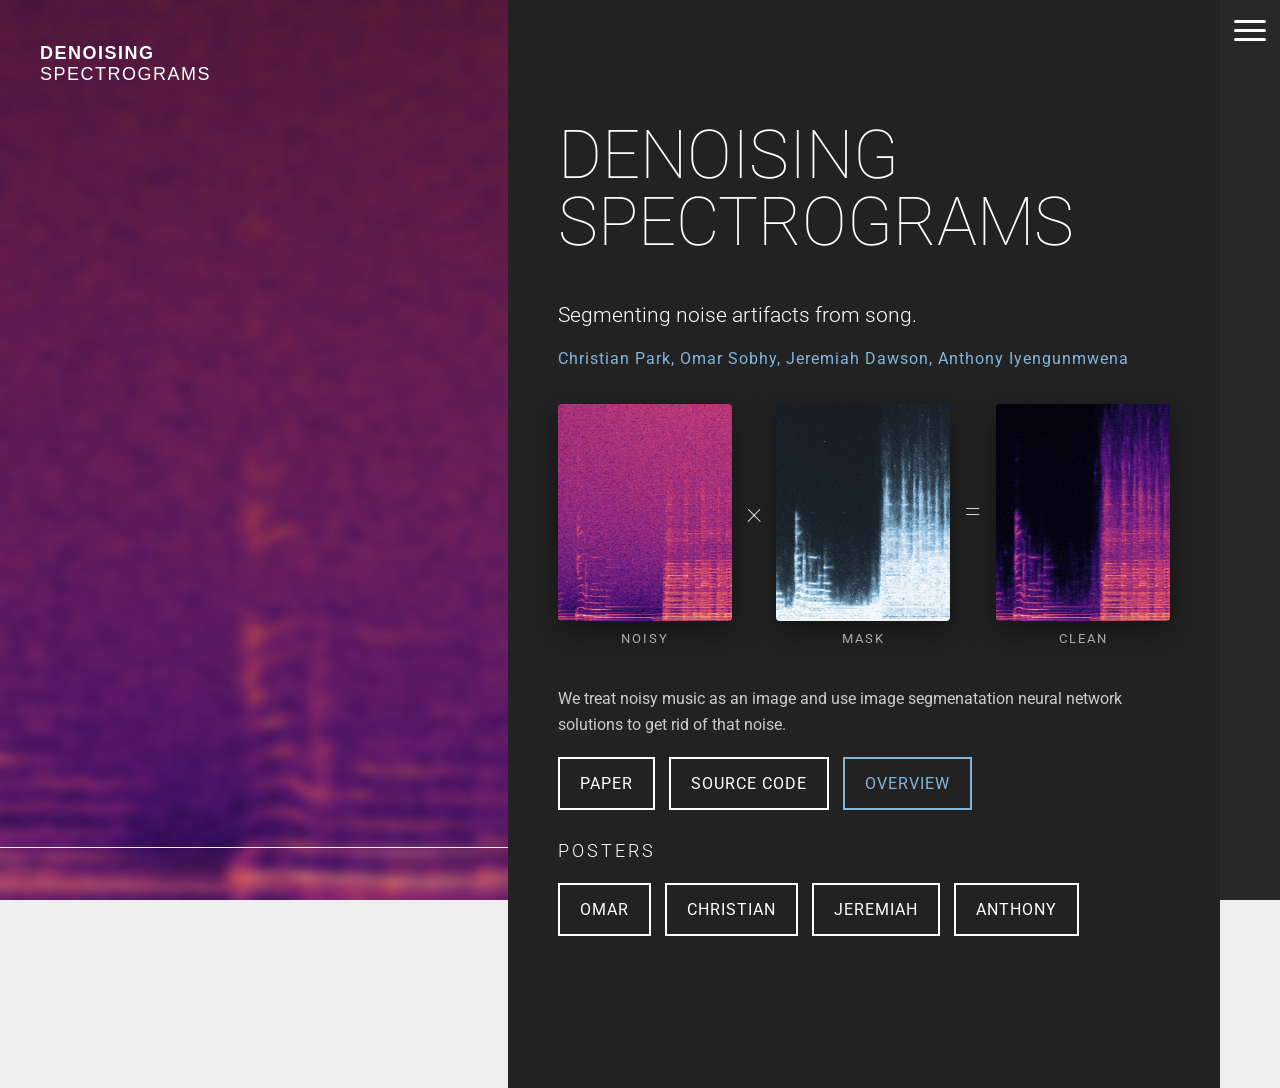
==== commit cdba6240: "added posters to website" ====
--- a/site/index.html
+++ b/site/index.html
@@ -40,14 +40,18 @@
                     <span class="op">=</span>
                     <figure><img src="img/panel-clean.jpg" alt="Clean estimate"><figcaption>Clean</figcaption></figure>
                  </div>
-                 <p>We treat noisy music as an image, because a spectrogram shows a recording's frequencies over time, so removing vinyl crackle and tape hiss from a song becomes a matter of finding which parts of that image are music and which are noise, and we compare our own U-Net with the open-source Spleeter model at doing this.</p>
+                 <p>We treat noisy music as an image and use image segmenatation neural network solutions to get rid of that noise.</p>
                  <div class="home-buttons">
-                    <!-- TODO: replace href="#" with the paper link -->
-                    <a class="more-button" href="#" target="_blank">Paper</a>
-                    <!-- TODO: replace href="#" with the poster PDF link -->
-                    <a class="more-button" href="#" target="_blank">Poster</a>
+                    <a class="more-button" href="paper/Denoising%20Spectrograms%20Segmenting%20Noise%20Artifacts%20from%20Song.pdf" target="_blank">Paper</a>
                     <a class="more-button" href="https://github.com/chocomint-727/COMPS-26-Image-Segmentation" target="_blank">Source Code</a>
                     <a class="more-button blue-more-button" href="overview.html">Overview</a>
+                 </div>
+                 <h3 class="fig-title">Posters</h3>
+                 <div class="home-buttons">
+                    <a class="more-button" href="posters/Omar%20Poster.pdf" target="_blank">Omar</a>
+                    <a class="more-button" href="posters/Christian%20poster.pdf" target="_blank">Christian</a>
+                    <a class="more-button" href="posters/Jeremiah%20Poster.pdf" target="_blank">Jeremiah</a>
+                    <a class="more-button" href="posters/Anthony%20Poster.pdf" target="_blank">Anthony</a>
                  </div>
               </div>
 
